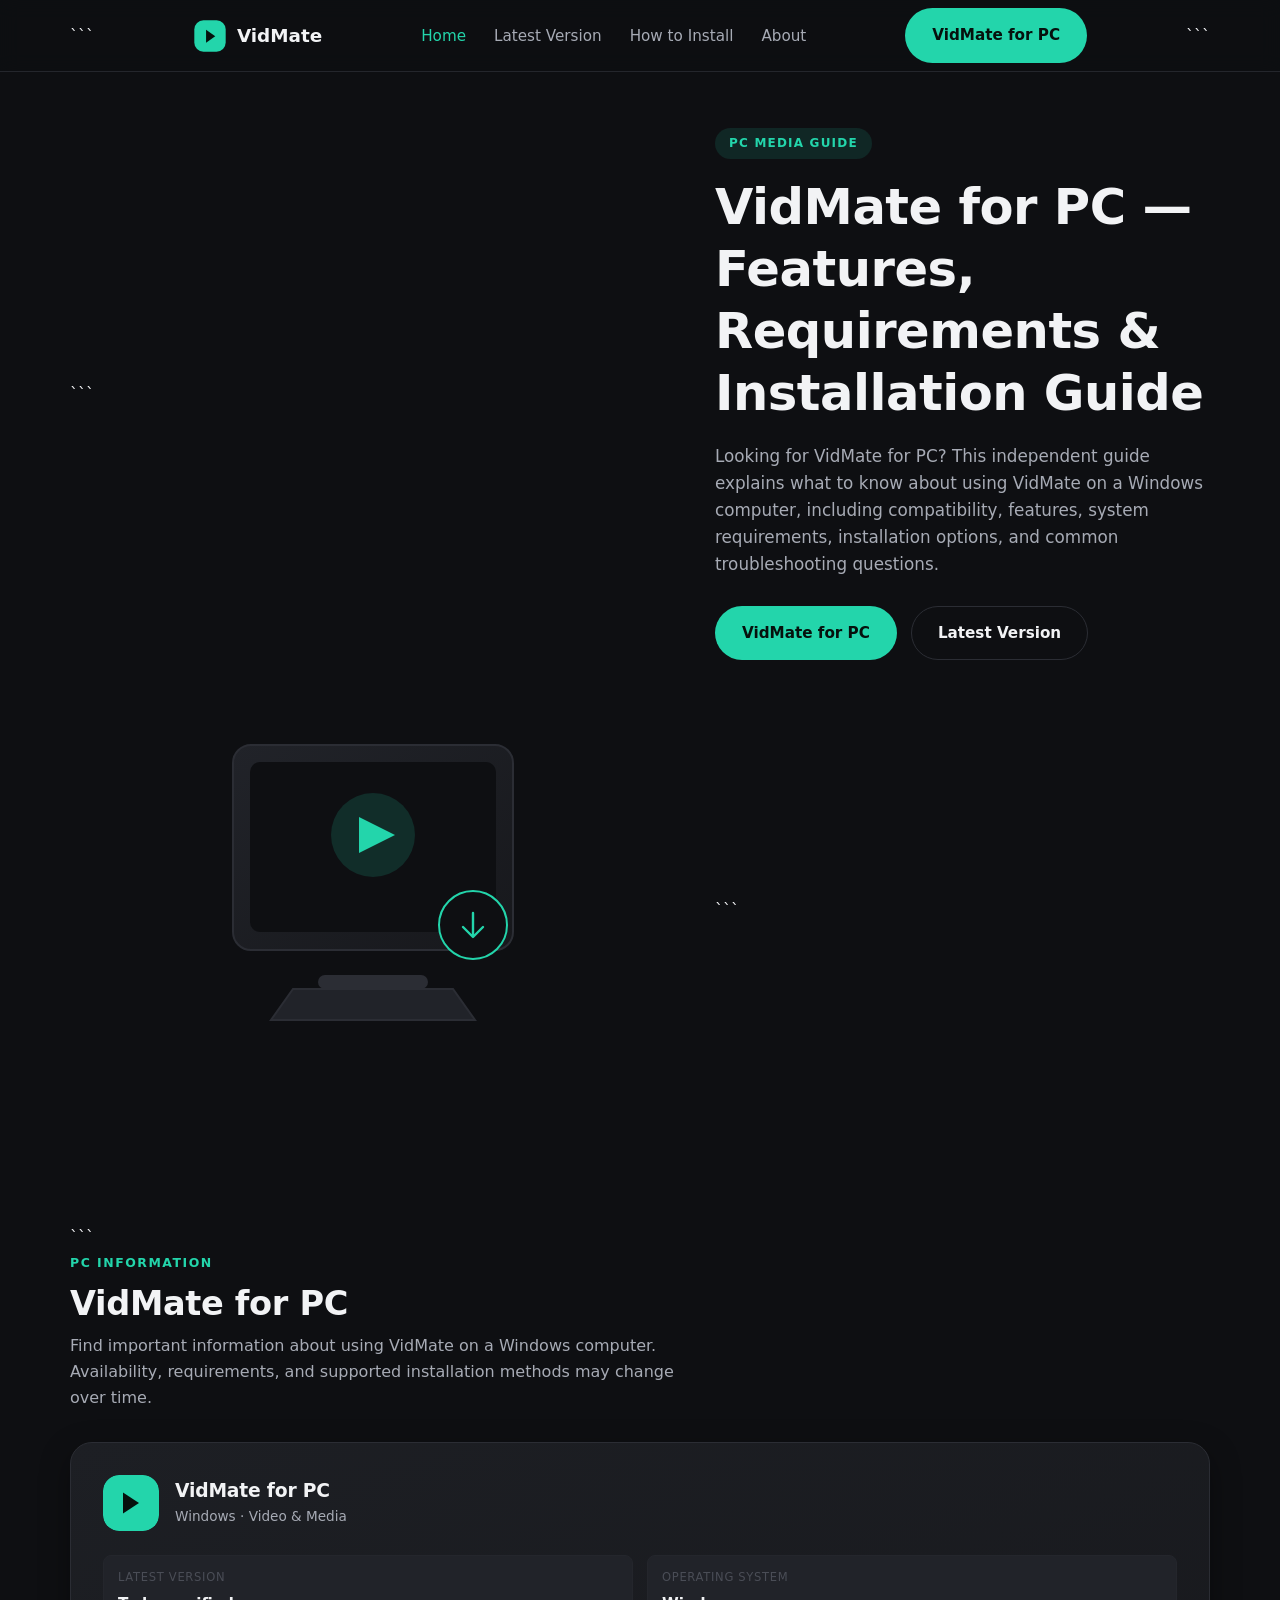
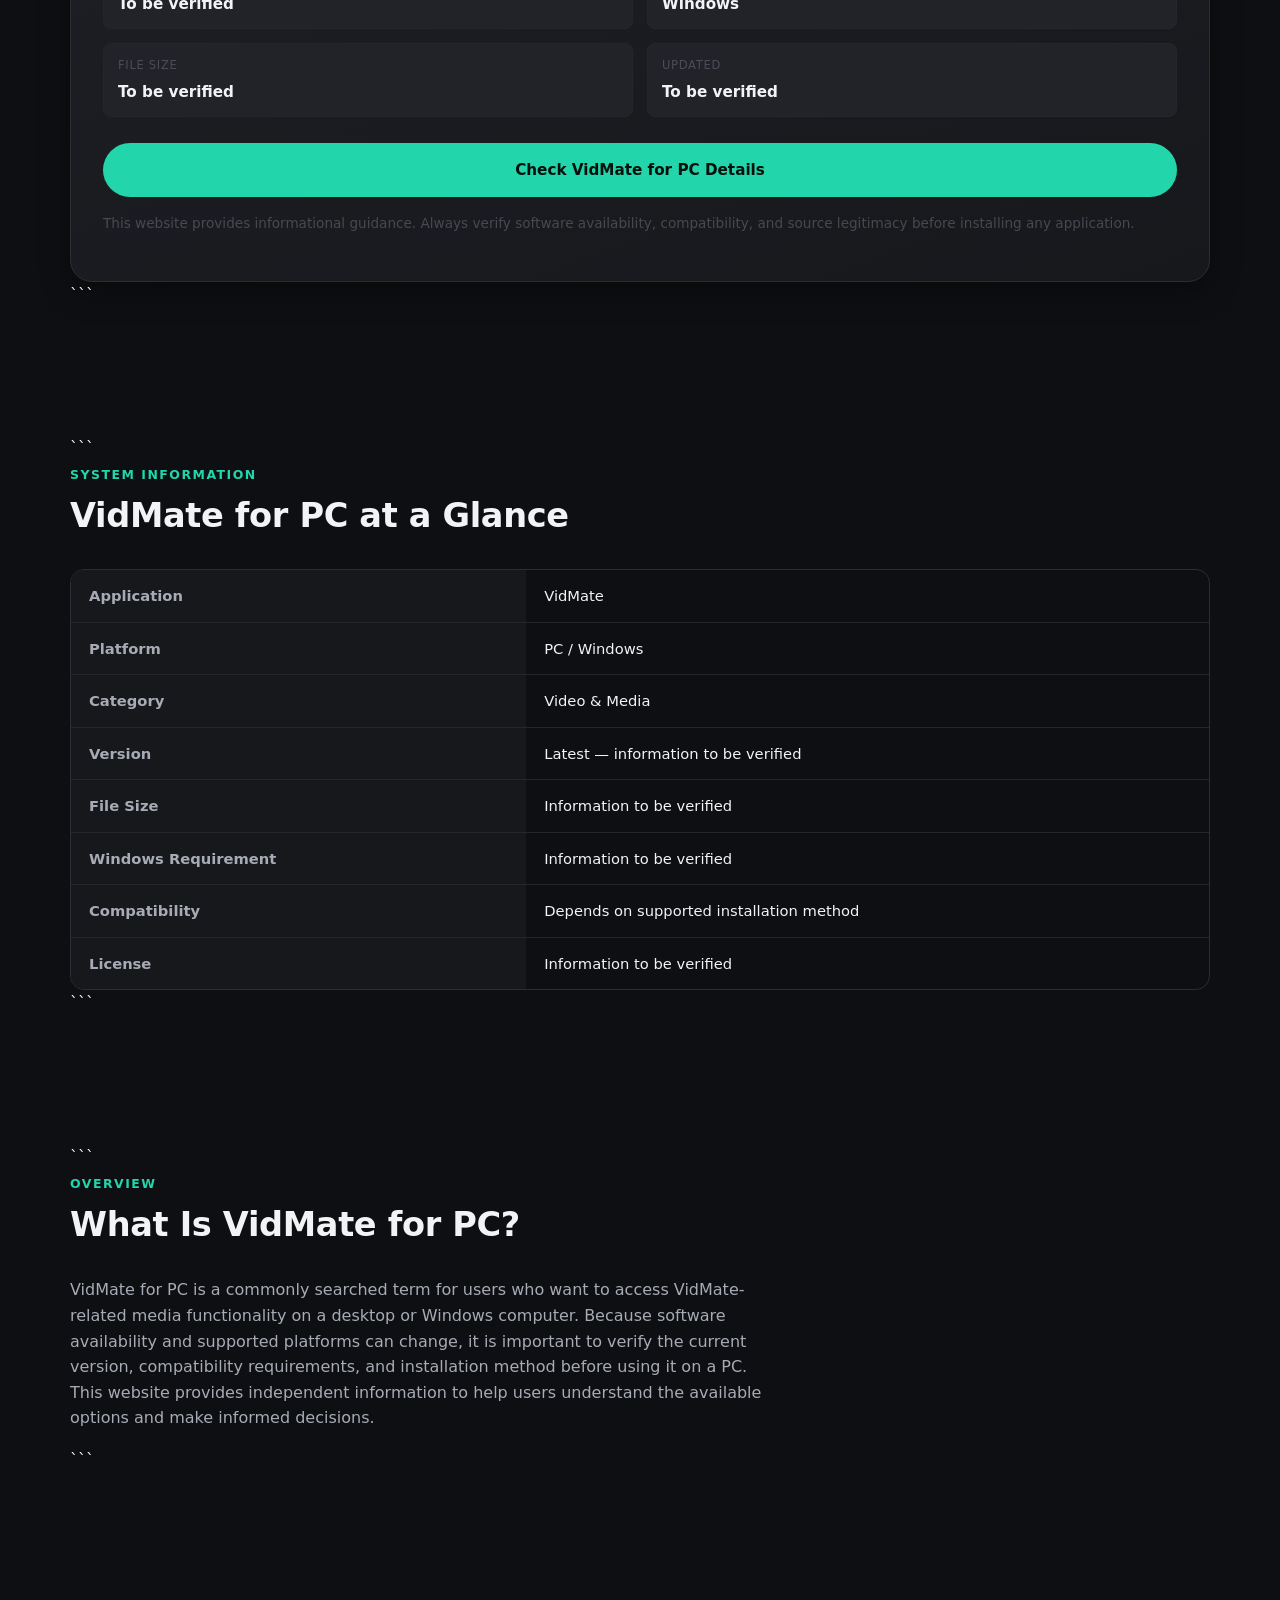
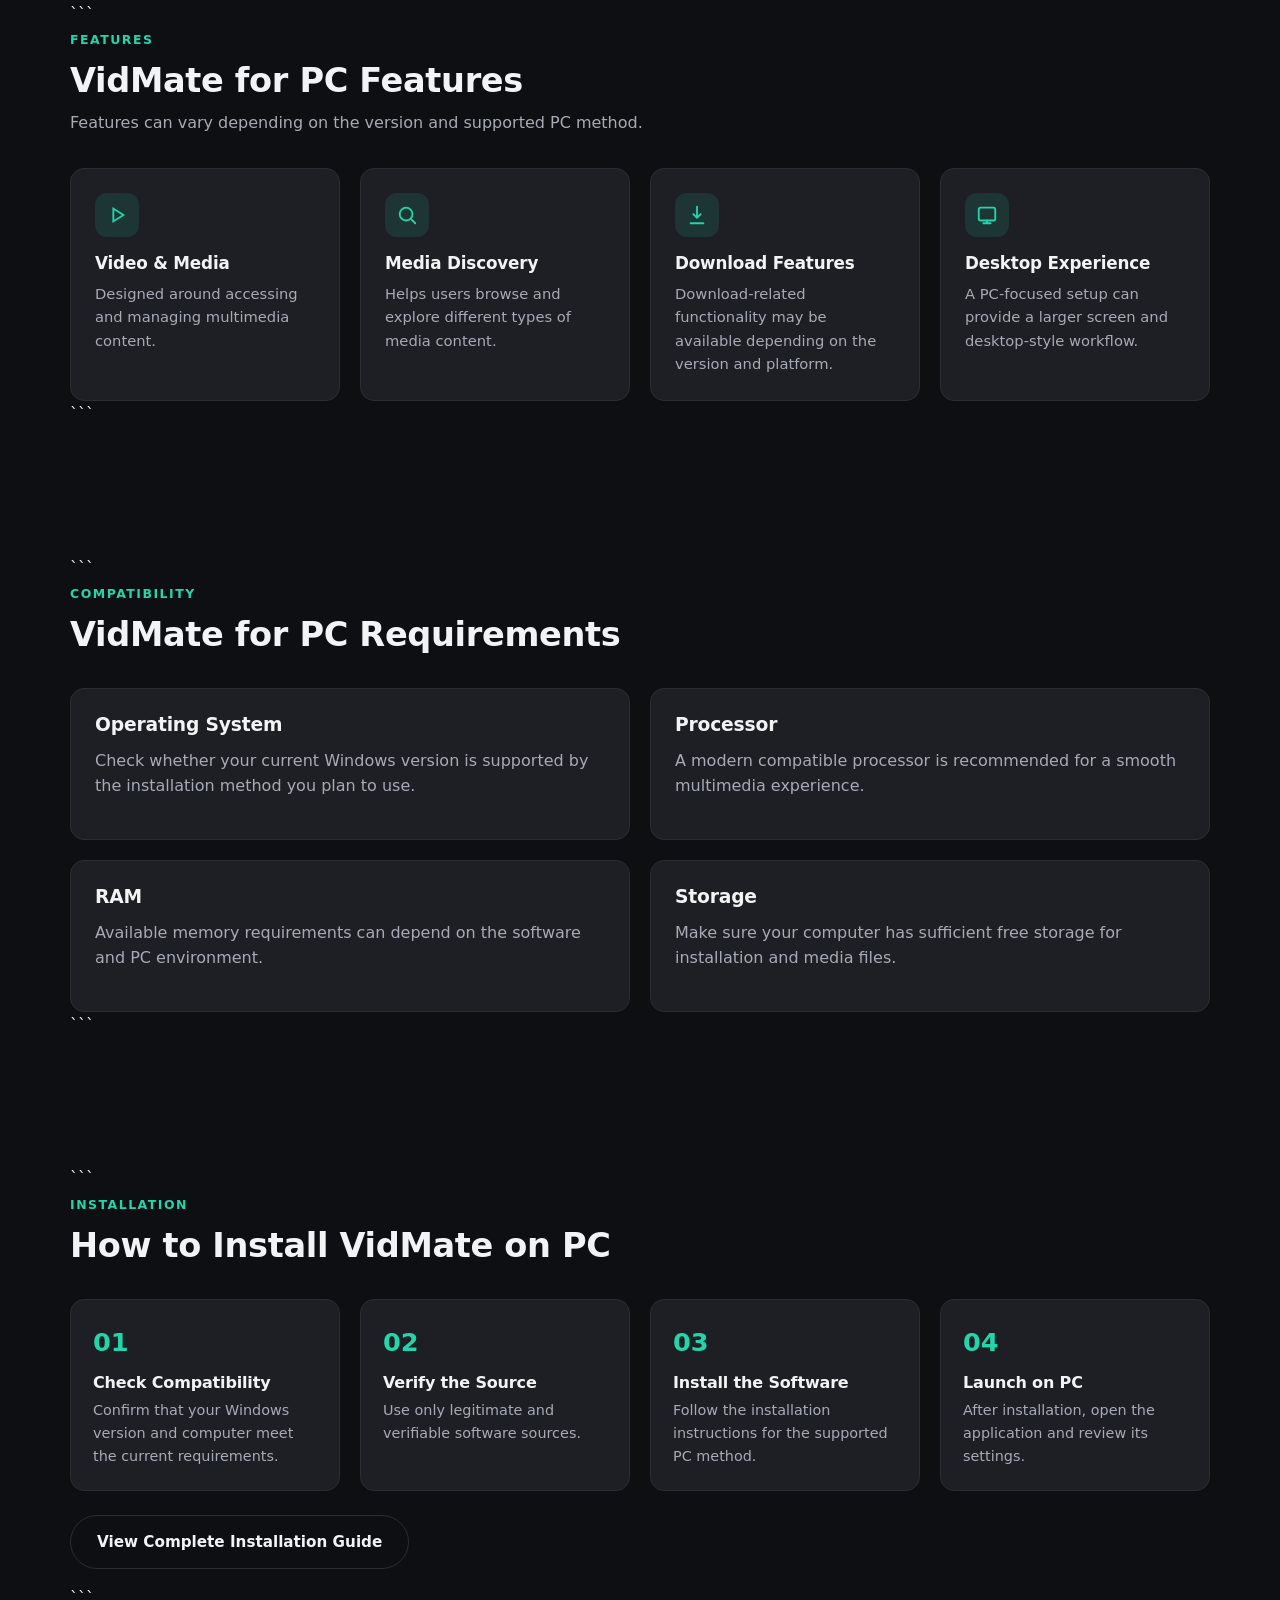
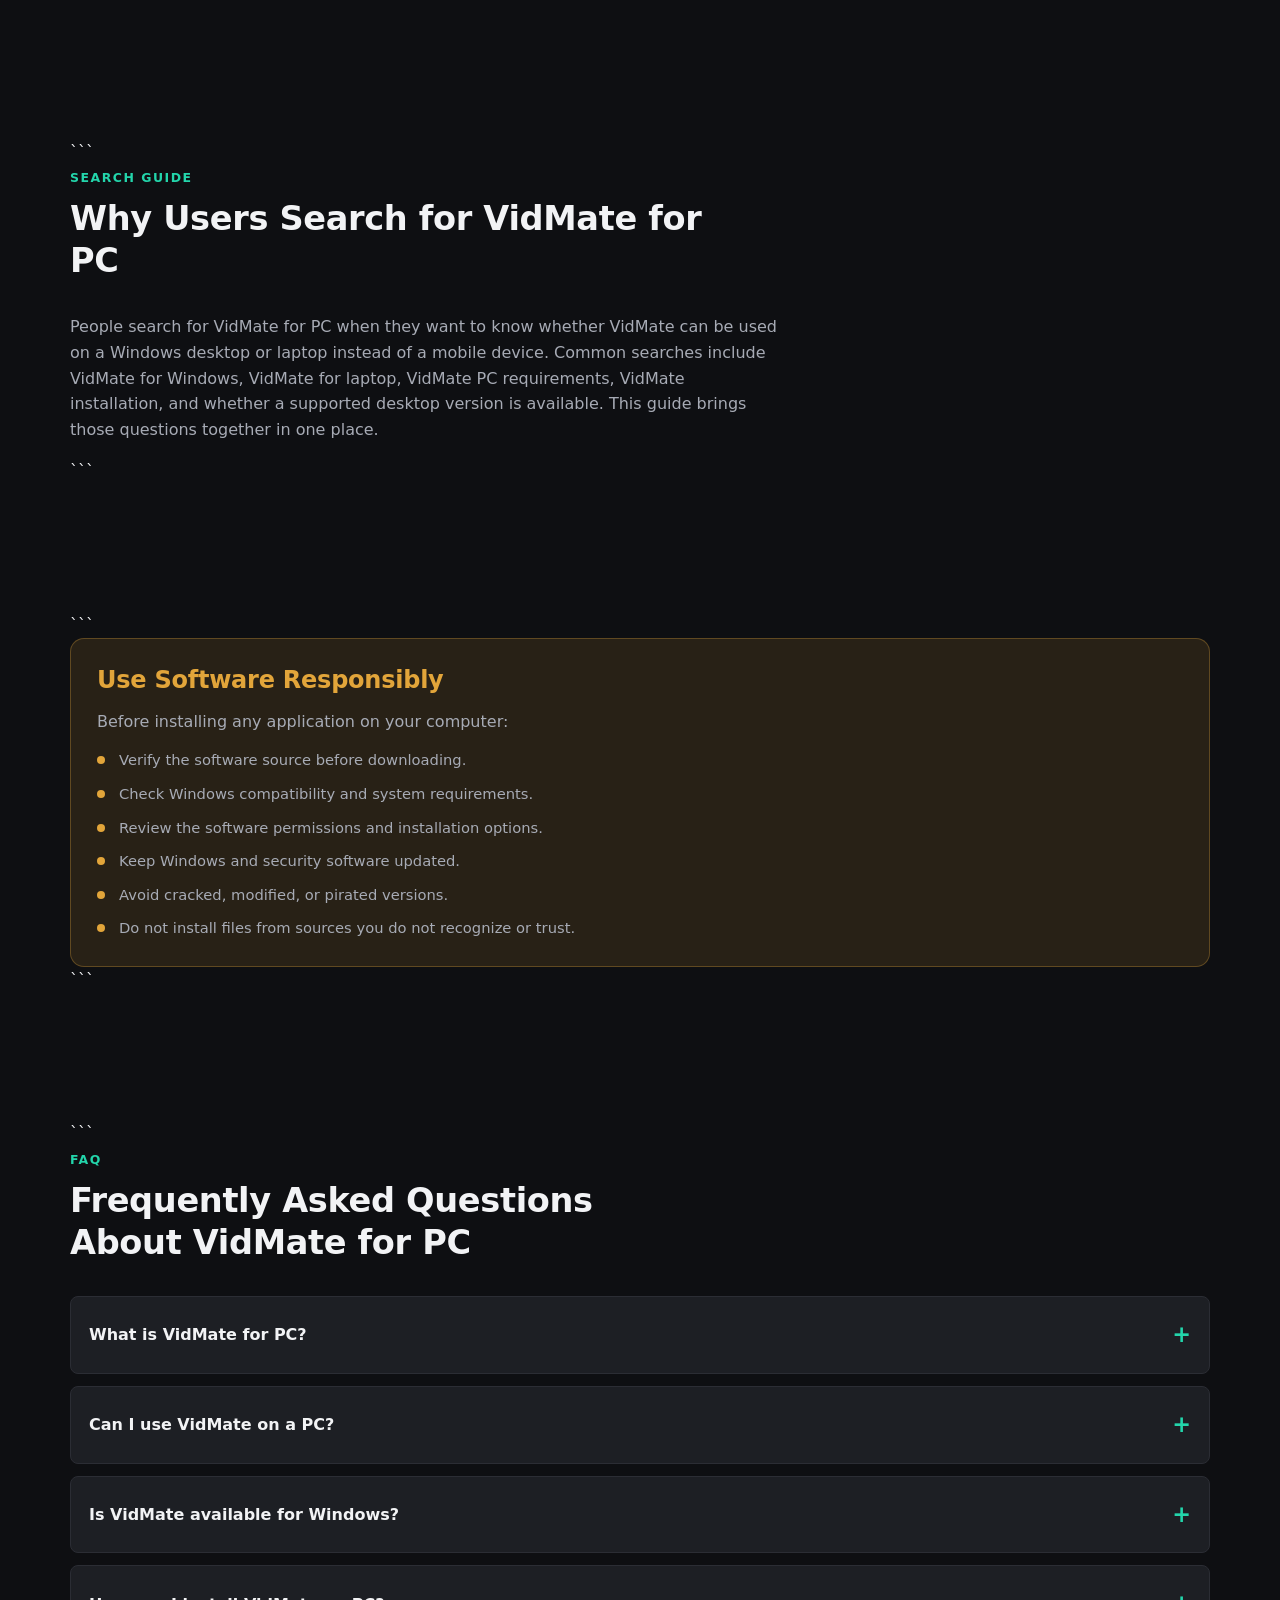
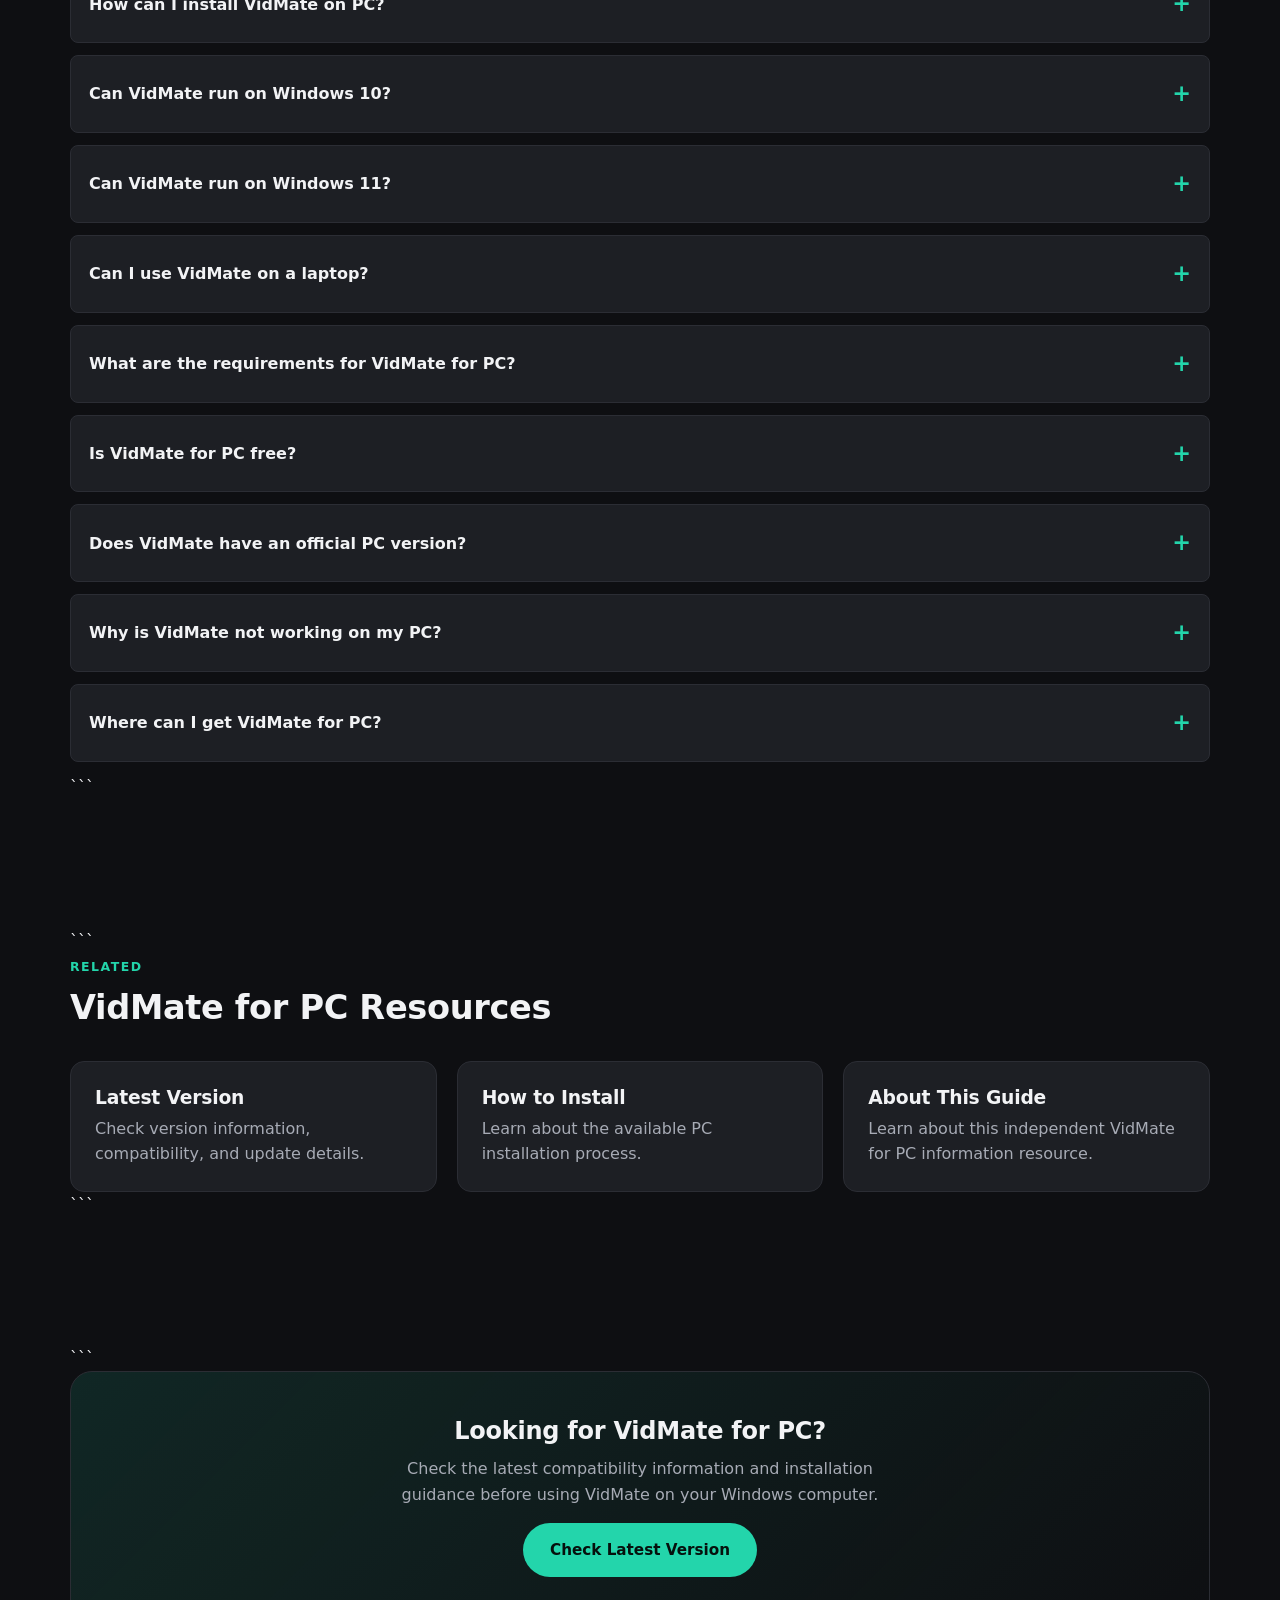
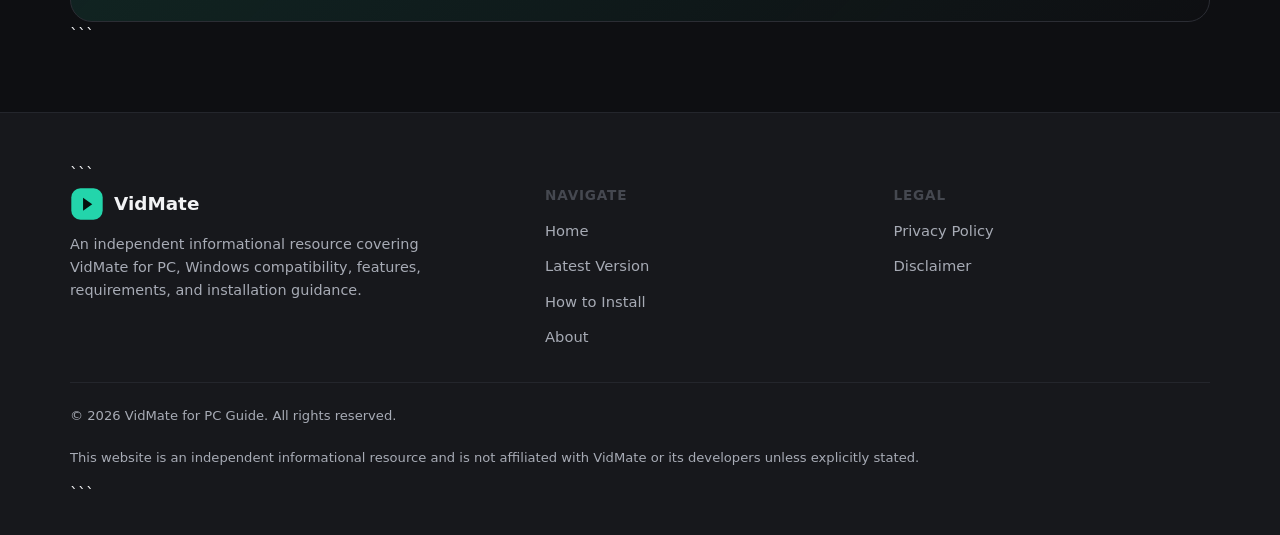
==== index.html @ ad55a333 "Initial commit" ====
<!DOCTYPE html>

<html lang="en">
<head>
<meta charset="UTF-8">
<meta name="viewport" content="width=device-width, initial-scale=1.0">

<title>VidMate for PC — Features, Requirements &amp; Installation Guide</title>
<meta name="description" content="Learn about VidMate for PC, including features, Windows compatibility, requirements, installation options, and answers to common questions.">

<link rel="canonical" href="https://YOURDOMAIN.com/">
<meta name="robots" content="index, follow">

<meta property="og:type" content="website">
<meta property="og:title" content="VidMate for PC — Features, Requirements &amp; Installation Guide">
<meta property="og:description" content="Independent guide to VidMate for PC covering features, Windows compatibility, requirements, installation options, and common questions.">
<meta property="og:url" content="https://YOURDOMAIN.com/">
<meta property="og:image" content="https://YOURDOMAIN.com/assets/og-image.svg">
<meta name="twitter:card" content="summary_large_image">

<link rel="icon" type="image/svg+xml" href="assets/favicon.svg">
<link rel="stylesheet" href="style.css">

<script type="application/ld+json">
{
  "@context": "https://schema.org",
  "@type": "WebSite",
  "name": "VidMate for PC Guide",
  "url": "https://YOURDOMAIN.com/",
  "description": "Independent informational resource about VidMate for PC, including features, requirements, compatibility, and installation guidance."
}
</script>

<script type="application/ld+json">
{
  "@context": "https://schema.org",
  "@type": "FAQPage",
  "mainEntity": [
    {
      "@type": "Question",
      "name": "What is VidMate for PC?",
      "acceptedAnswer": {
        "@type": "Answer",
        "text": "VidMate for PC refers to using VidMate-related functionality on a desktop or Windows computer. Availability and supported installation methods can vary, so users should verify the current official information before installing anything."
      }
    },
    {
      "@type": "Question",
      "name": "Can I use VidMate on a PC?",
      "acceptedAnswer": {
        "@type": "Answer",
        "text": "PC compatibility depends on the currently available version and supported installation method. Users should verify whether a compatible Windows version or supported method is currently available."
      }
    },
    {
      "@type": "Question",
      "name": "Is VidMate available for Windows?",
      "acceptedAnswer": {
        "@type": "Answer",
        "text": "Windows availability can change over time. Check current information from legitimate and verifiable sources before attempting to install VidMate on a Windows PC."
      }
    },
    {
      "@type": "Question",
      "name": "How can I install VidMate on PC?",
      "acceptedAnswer": {
        "@type": "Answer",
        "text": "Installation depends on the version and supported PC method available at the time. Check the system requirements first and use only legitimate, verifiable software sources."
      }
    },
    {
      "@type": "Question",
      "name": "What are the requirements for VidMate on PC?",
      "acceptedAnswer": {
        "@type": "Answer",
        "text": "Requirements depend on the software version and installation method. Users should check the latest verified Windows compatibility information before installation."
      }
    },
    {
      "@type": "Question",
      "name": "Is VidMate for PC free?",
      "acceptedAnswer": {
        "@type": "Answer",
        "text": "Pricing and licensing information can change. Always verify current details from a legitimate source before installing or using software."
      }
    },
    {
      "@type": "Question",
      "name": "Can VidMate run on Windows 10?",
      "acceptedAnswer": {
        "@type": "Answer",
        "text": "Compatibility with Windows 10 depends on the version and installation method. Check the current verified requirements before installation."
      }
    },
    {
      "@type": "Question",
      "name": "Can VidMate run on Windows 11?",
      "acceptedAnswer": {
        "@type": "Answer",
        "text": "Windows 11 compatibility depends on the available version and supported installation method. Verify current requirements before installing."
      }
    },
    {
      "@type": "Question",
      "name": "Does VidMate have an official PC version?",
      "acceptedAnswer": {
        "@type": "Answer",
        "text": "The availability of an official PC version should be confirmed through current information from VidMate's legitimate sources. This website does not claim affiliation with VidMate or its developers."
      }
    },
    {
      "@type": "Question",
      "name": "Can I use VidMate on a laptop?",
      "acceptedAnswer": {
        "@type": "Answer",
        "text": "A laptop may be able to run VidMate-related software if the currently supported PC method meets its operating system and hardware requirements."
      }
    },
    {
      "@type": "Question",
      "name": "Why is VidMate not working on my PC?",
      "acceptedAnswer": {
        "@type": "Answer",
        "text": "Possible causes include an unsupported Windows version, incompatible installation method, missing system components, insufficient resources, or an outdated version."
      }
    },
    {
      "@type": "Question",
      "name": "Where can I get VidMate for PC?",
      "acceptedAnswer": {
        "@type": "Answer",
        "text": "Users should obtain software only from legitimate and verifiable sources. This website does not host or link to unofficial, cracked, modified, or pirated software."
      }
    }
  ]
}
</script>

</head>

<body>

<a class="skip-link" href="#main-content">Skip to main content</a>

<header class="site-header">
  <div class="container">

```
<a class="brand" href="index.html" aria-label="VidMate for PC Guide home">
  <svg viewBox="0 0 52 52" aria-hidden="true">
    <rect x="2" y="2" width="48" height="48" rx="14" fill="#23d5ab"/>
    <path d="M20 16.5 L34 26.5 L20 36.5 Z" fill="#06110d"/>
  </svg>
  VidMate
</a>

<nav class="main-nav" aria-label="Primary">
  <ul>
    <li><a href="index.html" aria-current="page">Home</a></li>
    <li><a href="latest-version.html">Latest Version</a></li>
    <li><a href="how-to-install.html">How to Install</a></li>
    <li><a href="about.html">About</a></li>
  </ul>
</nav>

<div class="header-actions">
  <a class="btn btn-primary" href="#download">VidMate for PC</a>

  <button class="nav-toggle"
          type="button"
          aria-label="Open menu"
          aria-expanded="false"
          aria-controls="mobile-nav">

    <svg viewBox="0 0 24 24"
         fill="none"
         stroke="currentColor"
         stroke-width="2"
         aria-hidden="true">

      <path d="M4 6h16M4 12h16M4 18h16"
            stroke-linecap="round"/>
    </svg>

  </button>
</div>
```

  </div>

  <nav class="mobile-nav" id="mobile-nav" aria-label="Mobile">

```
<ul>
  <li><a href="index.html">Home</a></li>
  <li><a href="latest-version.html">Latest Version</a></li>
  <li><a href="how-to-install.html">How to Install</a></li>
  <li><a href="about.html">About</a></li>
  <li><a href="privacy.html">Privacy Policy</a></li>
  <li><a href="disclaimer.html">Disclaimer</a></li>
</ul>

<a class="btn btn-primary btn-block" href="#download">
  VidMate for PC
</a>
```

  </nav>

</header>

<main id="main-content">

<!-- HERO -->

<section class="hero">

  <div class="container">

```
<div class="hero-copy">

  <span class="hero-label">PC Media Guide</span>

  <h1>VidMate for PC — Features, Requirements &amp; Installation Guide</h1>

  <p class="hero-lead">
    Looking for VidMate for PC? This independent guide explains what to know about using VidMate on a Windows computer, including compatibility, features, system requirements, installation options, and common troubleshooting questions.
  </p>

  <div class="hero-actions">

    <a class="btn btn-primary" href="#download">
      VidMate for PC
    </a>

    <a class="btn btn-secondary" href="latest-version.html">
      Latest Version
    </a>

  </div>

</div>

<div class="hero-visual">

  <svg viewBox="0 0 360 420" aria-hidden="true">

    <defs>

      <linearGradient id="pcGrad"
                      x1="0"
                      y1="0"
                      x2="1"
                      y2="1">

        <stop offset="0" stop-color="#212329"/>
        <stop offset="1" stop-color="#17181c"/>

      </linearGradient>

    </defs>

    <rect x="40"
          y="45"
          width="280"
          height="205"
          rx="18"
          fill="url(#pcGrad)"
          stroke="#2b2d34"
          stroke-width="2"/>

    <rect x="57"
          y="62"
          width="246"
          height="170"
          rx="10"
          fill="#0e0f12"/>

    <circle cx="180"
            cy="135"
            r="42"
            fill="#23d5ab"
            opacity="0.15"/>

    <path d="M166 117 L202 135 L166 153 Z"
          fill="#23d5ab"/>

    <rect x="125"
          y="275"
          width="110"
          height="14"
          rx="7"
          fill="#2b2d34"/>

    <path d="M100 289 H260 L282 320 H78 Z"
          fill="#212329"
          stroke="#2b2d34"
          stroke-width="2"/>

    <g transform="translate(280 225)">

      <circle cx="0"
              cy="0"
              r="34"
              fill="#0e0f12"
              stroke="#23d5ab"
              stroke-width="2"/>

      <path d="M0 -12 L0 10 M-10 2 L0 12 L10 2"
            stroke="#23d5ab"
            stroke-width="2.4"
            fill="none"
            stroke-linecap="round"
            stroke-linejoin="round"/>

    </g>

  </svg>

</div>
```

  </div>

</section>

<!-- PC INFORMATION -->

<section id="download">

  <div class="container">

```
<div class="section-heading">

  <span class="eyebrow">PC Information</span>

  <h2>VidMate for PC</h2>

  <p>
    Find important information about using VidMate on a Windows computer. Availability, requirements, and supported installation methods may change over time.
  </p>

</div>

<div class="download-panel">

  <div class="download-panel-header">

    <svg class="app-icon"
         viewBox="0 0 56 56"
         aria-hidden="true">

      <rect width="56"
            height="56"
            rx="16"
            fill="#23d5ab"/>

      <path d="M20 17.5 L36 28 L20 38.5 Z"
            fill="#06110d"/>

    </svg>

    <div>

      <h3>VidMate for PC</h3>

      <p style="margin:0; font-size:0.85rem;">
        Windows &middot; Video &amp; Media
      </p>

    </div>

  </div>

  <div class="download-meta">

    <div>
      <span>Latest Version</span>
      <strong>To be verified</strong>
    </div>

    <div>
      <span>Operating System</span>
      <strong>Windows</strong>
    </div>

    <div>
      <span>File Size</span>
      <strong>To be verified</strong>
    </div>

    <div>
      <span>Updated</span>
      <strong>To be verified</strong>
    </div>

  </div>

  <a class="btn btn-primary btn-block"
     href="latest-version.html">
    Check VidMate for PC Details
  </a>

  <p class="download-note">
    This website provides informational guidance. Always verify software availability, compatibility, and source legitimacy before installing any application.
  </p>

</div>
```

  </div>

</section>

<!-- PC INFORMATION TABLE -->

<section>

  <div class="container">

```
<div class="section-heading">

  <span class="eyebrow">System Information</span>

  <h2>VidMate for PC at a Glance</h2>

</div>

<div class="info-table-wrap">

  <table class="info-table">

    <tbody>

      <tr>
        <th scope="row">Application</th>
        <td>VidMate</td>
      </tr>

      <tr>
        <th scope="row">Platform</th>
        <td>PC / Windows</td>
      </tr>

      <tr>
        <th scope="row">Category</th>
        <td>Video &amp; Media</td>
      </tr>

      <tr>
        <th scope="row">Version</th>
        <td>Latest — information to be verified</td>
      </tr>

      <tr>
        <th scope="row">File Size</th>
        <td>Information to be verified</td>
      </tr>

      <tr>
        <th scope="row">Windows Requirement</th>
        <td>Information to be verified</td>
      </tr>

      <tr>
        <th scope="row">Compatibility</th>
        <td>Depends on supported installation method</td>
      </tr>

      <tr>
        <th scope="row">License</th>
        <td>Information to be verified</td>
      </tr>

    </tbody>

  </table>

</div>
```

  </div>

</section>

<!-- OVERVIEW -->

<section>

  <div class="container">

```
<div class="section-heading">

  <span class="eyebrow">Overview</span>

  <h2>What Is VidMate for PC?</h2>

</div>

<p style="max-width:70ch;">
  VidMate for PC is a commonly searched term for users who want to access VidMate-related media functionality on a desktop or Windows computer. Because software availability and supported platforms can change, it is important to verify the current version, compatibility requirements, and installation method before using it on a PC. This website provides independent information to help users understand the available options and make informed decisions.
</p>
```

  </div>

</section>

<!-- FEATURES -->

<section>

  <div class="container">

```
<div class="section-heading">

  <span class="eyebrow">Features</span>

  <h2>VidMate for PC Features</h2>

  <p>
    Features can vary depending on the version and supported PC method.
  </p>

</div>

<div class="grid grid-4">

  <div class="card feature-card">

    <div class="icon">

      <svg viewBox="0 0 24 24"
           fill="none"
           stroke="currentColor"
           stroke-width="2"
           aria-hidden="true">

        <path d="M8 5v14l11-7z"/>

      </svg>

    </div>

    <h3>Video &amp; Media</h3>

    <p>
      Designed around accessing and managing multimedia content.
    </p>

  </div>


  <div class="card feature-card">

    <div class="icon">

      <svg viewBox="0 0 24 24"
           fill="none"
           stroke="currentColor"
           stroke-width="2"
           aria-hidden="true">

        <circle cx="11"
                cy="11"
                r="7"/>

        <path d="M21 21l-4.3-4.3"
              stroke-linecap="round"/>

      </svg>

    </div>

    <h3>Media Discovery</h3>

    <p>
      Helps users browse and explore different types of media content.
    </p>

  </div>


  <div class="card feature-card">

    <div class="icon">

      <svg viewBox="0 0 24 24"
           fill="none"
           stroke="currentColor"
           stroke-width="2"
           aria-hidden="true">

        <path d="M12 3v12m0 0l-4-4m4 4l4-4M5 21h14"
              stroke-linecap="round"
              stroke-linejoin="round"/>

      </svg>

    </div>

    <h3>Download Features</h3>

    <p>
      Download-related functionality may be available depending on the version and platform.
    </p>

  </div>


  <div class="card feature-card">

    <div class="icon">

      <svg viewBox="0 0 24 24"
           fill="none"
           stroke="currentColor"
           stroke-width="2"
           aria-hidden="true">

        <rect x="3"
              y="4"
              width="18"
              height="14"
              rx="2"/>

        <path d="M8 21h8M12 18v3"
              stroke-linecap="round"/>

      </svg>

    </div>

    <h3>Desktop Experience</h3>

    <p>
      A PC-focused setup can provide a larger screen and desktop-style workflow.
    </p>

  </div>

</div>
```

  </div>

</section>

<!-- REQUIREMENTS -->

<section>

  <div class="container">

```
<div class="section-heading">

  <span class="eyebrow">Compatibility</span>

  <h2>VidMate for PC Requirements</h2>

</div>

<div class="grid grid-2">

  <div class="card">

    <h3>Operating System</h3>

    <p>
      Check whether your current Windows version is supported by the installation method you plan to use.
    </p>

  </div>

  <div class="card">

    <h3>Processor</h3>

    <p>
      A modern compatible processor is recommended for a smooth multimedia experience.
    </p>

  </div>

  <div class="card">

    <h3>RAM</h3>

    <p>
      Available memory requirements can depend on the software and PC environment.
    </p>

  </div>

  <div class="card">

    <h3>Storage</h3>

    <p>
      Make sure your computer has sufficient free storage for installation and media files.
    </p>

  </div>

</div>
```

  </div>

</section>

<!-- INSTALLATION PREVIEW -->

<section>

  <div class="container">

```
<div class="section-heading">

  <span class="eyebrow">Installation</span>

  <h2>How to Install VidMate on PC</h2>

</div>

<div class="steps-grid steps-4">

  <div class="step-card">

    <span class="step-number">01</span>

    <h3>Check Compatibility</h3>

    <p>
      Confirm that your Windows version and computer meet the current requirements.
    </p>

  </div>

  <div class="step-card">

    <span class="step-number">02</span>

    <h3>Verify the Source</h3>

    <p>
      Use only legitimate and verifiable software sources.
    </p>

  </div>

  <div class="step-card">

    <span class="step-number">03</span>

    <h3>Install the Software</h3>

    <p>
      Follow the installation instructions for the supported PC method.
    </p>

  </div>

  <div class="step-card">

    <span class="step-number">04</span>

    <h3>Launch on PC</h3>

    <p>
      After installation, open the application and review its settings.
    </p>

  </div>

</div>

<p style="margin-top:24px;">

  <a class="btn btn-secondary"
     href="how-to-install.html">
    View Complete Installation Guide
  </a>

</p>
```

  </div>

</section>

<!-- WHY SEARCH -->

<section>

  <div class="container">

```
<div class="section-heading">

  <span class="eyebrow">Search Guide</span>

  <h2>Why Users Search for VidMate for PC</h2>

</div>

<p style="max-width:70ch;">
  People search for VidMate for PC when they want to know whether VidMate can be used on a Windows desktop or laptop instead of a mobile device. Common searches include VidMate for Windows, VidMate for laptop, VidMate PC requirements, VidMate installation, and whether a supported desktop version is available. This guide brings those questions together in one place.
</p>
```

  </div>

</section>

<!-- TRUST -->

<section>

  <div class="container">

```
<div class="trust-box">

  <h2>Use Software Responsibly</h2>

  <p style="margin:0;">
    Before installing any application on your computer:
  </p>

  <ul>

    <li>Verify the software source before downloading.</li>

    <li>Check Windows compatibility and system requirements.</li>

    <li>Review the software permissions and installation options.</li>

    <li>Keep Windows and security software updated.</li>

    <li>Avoid cracked, modified, or pirated versions.</li>

    <li>Do not install files from sources you do not recognize or trust.</li>

  </ul>

</div>
```

  </div>

</section>

<!-- FAQ -->

<section>

  <div class="container">

```
<div class="section-heading">

  <span class="eyebrow">FAQ</span>

  <h2>Frequently Asked Questions About VidMate for PC</h2>

</div>

<div class="faq-list">

  <details>

    <summary>What is VidMate for PC?</summary>

    <p class="faq-answer">
      VidMate for PC refers to using VidMate-related functionality on a desktop or Windows computer. Availability and supported installation methods can vary.
    </p>

  </details>


  <details>

    <summary>Can I use VidMate on a PC?</summary>

    <p class="faq-answer">
      PC compatibility depends on the currently available version and supported installation method. Verify the current requirements before installation.
    </p>

  </details>


  <details>

    <summary>Is VidMate available for Windows?</summary>

    <p class="faq-answer">
      Windows availability can change over time. Confirm current information from legitimate and verifiable sources.
    </p>

  </details>


  <details>

    <summary>How can I install VidMate on PC?</summary>

    <p class="faq-answer">
      Installation depends on the available PC method. Check compatibility first and follow instructions from a legitimate source.
    </p>

  </details>


  <details>

    <summary>Can VidMate run on Windows 10?</summary>

    <p class="faq-answer">
      Compatibility depends on the version and supported installation method. Check the latest verified requirements.
    </p>

  </details>


  <details>

    <summary>Can VidMate run on Windows 11?</summary>

    <p class="faq-answer">
      Windows 11 compatibility depends on the available version and supported method. Verify requirements before installing.
    </p>

  </details>


  <details>

    <summary>Can I use VidMate on a laptop?</summary>

    <p class="faq-answer">
      A laptop may be able to run VidMate-related software if its operating system and hardware meet the supported requirements.
    </p>

  </details>


  <details>

    <summary>What are the requirements for VidMate for PC?</summary>

    <p class="faq-answer">
      Requirements depend on the software version and installation method. Check current verified Windows compatibility information.
    </p>

  </details>


  <details>

    <summary>Is VidMate for PC free?</summary>

    <p class="faq-answer">
      Pricing and licensing information can change. Verify current details from a legitimate source.
    </p>

  </details>


  <details>

    <summary>Does VidMate have an official PC version?</summary>

    <p class="faq-answer">
      Official PC availability should be confirmed through current information from VidMate's legitimate sources.
    </p>

  </details>


  <details>

    <summary>Why is VidMate not working on my PC?</summary>

    <p class="faq-answer">
      Possible causes include an unsupported Windows version, incompatible installation method, missing system components, insufficient resources, or an outdated version.
    </p>

  </details>


  <details>

    <summary>Where can I get VidMate for PC?</summary>

    <p class="faq-answer">
      Obtain software only from legitimate and verifiable sources. This website does not host or link to unofficial, cracked, modified, or pirated software.
    </p>

  </details>

</div>
```

  </div>

</section>

<!-- RELATED -->

<section>

  <div class="container">

```
<div class="section-heading">

  <span class="eyebrow">Related</span>

  <h2>VidMate for PC Resources</h2>

</div>

<div class="grid grid-3">

  <a class="card" href="latest-version.html">

    <h3 style="margin-bottom:6px;">
      Latest Version
    </h3>

    <p style="margin:0;">
      Check version information, compatibility, and update details.
    </p>

  </a>


  <a class="card" href="how-to-install.html">

    <h3 style="margin-bottom:6px;">
      How to Install
    </h3>

    <p style="margin:0;">
      Learn about the available PC installation process.
    </p>

  </a>


  <a class="card" href="about.html">

    <h3 style="margin-bottom:6px;">
      About This Guide
    </h3>

    <p style="margin:0;">
      Learn about this independent VidMate for PC information resource.
    </p>

  </a>

</div>
```

  </div>

</section>

<!-- FINAL CTA -->

<section>

  <div class="container">

```
<div class="cta-banner">

  <h2>Looking for VidMate for PC?</h2>

  <p style="max-width:50ch; margin:0 auto;">
    Check the latest compatibility information and installation guidance before using VidMate on your Windows computer.
  </p>

  <a class="btn btn-primary"
     href="latest-version.html">
    Check Latest Version
  </a>

</div>
```

  </div>

</section>

</main>

<footer class="site-footer">

  <div class="container">

```
<div class="footer-grid">

  <div class="footer-brand">

    <a class="brand" href="index.html">

      <svg viewBox="0 0 52 52" aria-hidden="true">

        <rect x="2"
              y="2"
              width="48"
              height="48"
              rx="14"
              fill="#23d5ab"/>

        <path d="M20 16.5 L34 26.5 L20 36.5 Z"
              fill="#06110d"/>

      </svg>

      VidMate

    </a>

    <p>
      An independent informational resource covering VidMate for PC, Windows compatibility, features, requirements, and installation guidance.
    </p>

  </div>


  <div class="footer-col">

    <h4>Navigate</h4>

    <ul>

      <li>
        <a href="index.html">Home</a>
      </li>

      <li>
        <a href="latest-version.html">Latest Version</a>
      </li>

      <li>
        <a href="how-to-install.html">How to Install</a>
      </li>

      <li>
        <a href="about.html">About</a>
      </li>

    </ul>

  </div>


  <div class="footer-col">

    <h4>Legal</h4>

    <ul>

      <li>
        <a href="privacy.html">Privacy Policy</a>
      </li>

      <li>
        <a href="disclaimer.html">Disclaimer</a>
      </li>

    </ul>

  </div>

</div>


<div class="footer-bottom">

  <p>
    © 2026 VidMate for PC Guide. All rights reserved.
  </p>

  <p>
    This website is an independent informational resource and is not affiliated with VidMate or its developers unless explicitly stated.
  </p>

</div>
```

  </div>

</footer>

<script src="script.js"></script>

</body>
</html>
---- style.css ----
/* =========================================================
   VidMate Guide — style.css
   Vanilla CSS, no framework. Mobile-first, CSS variables.
   ========================================================= */

:root {
  /* Palette */
  --color-bg: #0e0f12;
  --color-bg-alt: #17181c;
  --color-bg-elevated: #1d1f24;
  --color-surface: #212329;
  --color-border: #2b2d34;
  --color-border-soft: #24262c;

  --color-text: #f2f3f5;
  --color-text-muted: #a7abb5;
  --color-text-faint: #74788380;

  --color-accent: #23d5ab;       /* media-inspired teal-green */
  --color-accent-strong: #1bb992;
  --color-accent-soft: rgba(35, 213, 171, 0.12);
  --color-amber: #e2a53a;
  --color-amber-soft: rgba(226, 165, 58, 0.12);

  --color-white: #ffffff;

  /* Type */
  --font-body: Inter, ui-sans-serif, system-ui, -apple-system,
    BlinkMacSystemFont, "Segoe UI", sans-serif;

  /* Layout */
  --max-width: 1180px;
  --radius-sm: 8px;
  --radius-md: 14px;
  --radius-lg: 22px;
  --shadow-card: 0 10px 30px rgba(0, 0, 0, 0.35);
  --shadow-soft: 0 4px 14px rgba(0, 0, 0, 0.25);

  --header-height: 72px;
}

/* =========================
   Reset
   ========================= */
*,
*::before,
*::after {
  box-sizing: border-box;
}

html {
  scroll-behavior: smooth;
}

body {
  margin: 0;
  font-family: var(--font-body);
  background: var(--color-bg);
  color: var(--color-text);
  line-height: 1.6;
  -webkit-font-smoothing: antialiased;
  overflow-x: hidden;
}

img,
svg {
  max-width: 100%;
  display: block;
}

a {
  color: inherit;
  text-decoration: none;
}

ul {
  list-style: none;
  margin: 0;
  padding: 0;
}

button {
  font-family: inherit;
  cursor: pointer;
}

h1, h2, h3, h4 {
  line-height: 1.25;
  margin: 0 0 0.6em;
  font-weight: 700;
  letter-spacing: -0.01em;
}

p {
  margin: 0 0 1em;
  color: var(--color-text-muted);
}

.container {
  width: 100%;
  max-width: var(--max-width);
  margin: 0 auto;
  padding: 0 20px;
}

section {
  padding: 64px 0;
}

.section-heading {
  max-width: 640px;
  margin: 0 0 32px;
}

.section-heading .eyebrow {
  display: inline-block;
  color: var(--color-accent);
  font-size: 0.78rem;
  font-weight: 700;
  letter-spacing: 0.12em;
  text-transform: uppercase;
  margin-bottom: 10px;
}

.section-heading h2 {
  font-size: clamp(1.6rem, 3vw, 2.1rem);
  margin-bottom: 8px;
}

.section-heading p {
  margin: 0;
}

/* Focus visibility for accessibility */
a:focus-visible,
button:focus-visible,
summary:focus-visible,
input:focus-visible {
  outline: 2px solid var(--color-accent);
  outline-offset: 3px;
  border-radius: 4px;
}

/* =========================
   Buttons
   ========================= */
.btn {
  display: inline-flex;
  align-items: center;
  justify-content: center;
  gap: 8px;
  padding: 14px 26px;
  border-radius: 999px;
  font-weight: 600;
  font-size: 0.95rem;
  border: 1px solid transparent;
  transition: transform 0.15s ease, background 0.15s ease, border-color 0.15s ease;
  white-space: nowrap;
}

.btn:hover {
  transform: translateY(-1px);
}

.btn-primary {
  background: var(--color-accent);
  color: #06110d;
}

.btn-primary:hover {
  background: var(--color-accent-strong);
}

.btn-secondary {
  background: transparent;
  color: var(--color-text);
  border-color: var(--color-border);
}

.btn-secondary:hover {
  border-color: var(--color-accent);
  color: var(--color-accent);
}

.btn-block {
  width: 100%;
}

.btn[disabled] {
  opacity: 0.6;
  cursor: not-allowed;
}

/* =========================
   Header
   ========================= */
.site-header {
  position: sticky;
  top: 0;
  z-index: 100;
  height: var(--header-height);
  display: flex;
  align-items: center;
  background: rgba(14, 15, 18, 0.85);
  backdrop-filter: blur(10px);
  border-bottom: 1px solid var(--color-border-soft);
}

.site-header .container {
  display: flex;
  align-items: center;
  justify-content: space-between;
  gap: 16px;
}

.brand {
  display: flex;
  align-items: center;
  gap: 10px;
  font-weight: 800;
  font-size: 1.15rem;
  color: var(--color-text);
}

.brand svg {
  width: 34px;
  height: 34px;
  flex-shrink: 0;
}

.main-nav {
  display: none;
}

.main-nav ul {
  display: flex;
  align-items: center;
  gap: 28px;
}

.main-nav a {
  font-size: 0.95rem;
  font-weight: 500;
  color: var(--color-text-muted);
  transition: color 0.15s ease;
}

.main-nav a:hover,
.main-nav a[aria-current="page"] {
  color: var(--color-accent);
}

.header-actions {
  display: flex;
  align-items: center;
  gap: 10px;
}

.header-actions .btn {
  display: none;
}

.nav-toggle {
  display: flex;
  align-items: center;
  justify-content: center;
  width: 42px;
  height: 42px;
  background: var(--color-surface);
  border: 1px solid var(--color-border);
  border-radius: var(--radius-sm);
  color: var(--color-text);
}

.nav-toggle svg {
  width: 20px;
  height: 20px;
}

.mobile-nav {
  position: fixed;
  inset: var(--header-height) 0 0 0;
  background: var(--color-bg);
  z-index: 99;
  padding: 24px 20px;
  transform: translateY(-8px);
  opacity: 0;
  pointer-events: none;
  transition: opacity 0.18s ease, transform 0.18s ease;
  overflow-y: auto;
}

.mobile-nav.is-open {
  opacity: 1;
  transform: translateY(0);
  pointer-events: auto;
}

.mobile-nav ul {
  display: flex;
  flex-direction: column;
  gap: 4px;
}

.mobile-nav a {
  display: block;
  padding: 14px 6px;
  font-size: 1.05rem;
  font-weight: 600;
  border-bottom: 1px solid var(--color-border-soft);
  color: var(--color-text);
}

.mobile-nav .btn {
  margin-top: 20px;
}

@media (min-width: 900px) {
  .main-nav {
    display: block;
  }
  .header-actions .btn {
    display: inline-flex;
  }
  .nav-toggle {
    display: none;
  }
  .mobile-nav {
    display: none;
  }
}

/* =========================
   Breadcrumbs
   ========================= */
.breadcrumbs {
  padding: 18px 0 0;
}

.breadcrumbs ol {
  display: flex;
  flex-wrap: wrap;
  gap: 6px;
  list-style: none;
  padding: 0;
  margin: 0;
  font-size: 0.85rem;
  color: var(--color-text-faint);
}

.breadcrumbs a {
  color: var(--color-text-muted);
}

.breadcrumbs a:hover {
  color: var(--color-accent);
}

.breadcrumbs li:not(:last-child)::after {
  content: "/";
  margin-left: 6px;
  color: var(--color-text-faint);
}

/* =========================
   Hero
   ========================= */
.hero {
  padding: 56px 0 40px;
}

.hero .container {
  display: grid;
  gap: 40px;
  align-items: center;
}

.hero-label {
  display: inline-block;
  background: var(--color-accent-soft);
  color: var(--color-accent);
  font-size: 0.75rem;
  font-weight: 700;
  letter-spacing: 0.1em;
  text-transform: uppercase;
  padding: 6px 14px;
  border-radius: 999px;
  margin-bottom: 18px;
}

.hero h1 {
  font-size: clamp(2rem, 5vw, 3.1rem);
  margin-bottom: 18px;
}

.hero-lead {
  font-size: 1.05rem;
  max-width: 54ch;
  margin-bottom: 28px;
}

.hero-actions {
  display: flex;
  flex-wrap: wrap;
  gap: 14px;
}

.hero-visual {
  display: flex;
  justify-content: center;
}

.hero-visual svg {
  width: 100%;
  max-width: 360px;
  height: auto;
}

@media (min-width: 960px) {
  .hero .container {
    grid-template-columns: 1.1fr 0.9fr;
  }
}

/* =========================
   Download panel
   ========================= */
.download-panel {
  background: linear-gradient(160deg, var(--color-bg-elevated), var(--color-bg-alt));
  border: 1px solid var(--color-border);
  border-radius: var(--radius-lg);
  padding: 32px;
  box-shadow: var(--shadow-card);
}

.download-panel-header {
  display: flex;
  align-items: center;
  gap: 16px;
  margin-bottom: 24px;
}

.download-panel-header .app-icon {
  width: 56px;
  height: 56px;
  border-radius: 16px;
  flex-shrink: 0;
}

.download-panel-header h2,
.download-panel-header h3 {
  margin: 0 0 4px;
}

.download-meta {
  display: grid;
  grid-template-columns: repeat(2, 1fr);
  gap: 14px;
  margin-bottom: 26px;
}

.download-meta div {
  background: var(--color-surface);
  border: 1px solid var(--color-border-soft);
  border-radius: var(--radius-sm);
  padding: 12px 14px;
}

.download-meta span {
  display: block;
  font-size: 0.72rem;
  text-transform: uppercase;
  letter-spacing: 0.06em;
  color: var(--color-text-faint);
  margin-bottom: 4px;
}

.download-meta strong {
  font-size: 0.95rem;
  color: var(--color-text);
}

.download-note {
  margin-top: 16px;
  font-size: 0.85rem;
  color: var(--color-text-faint);
}

.download-status {
  margin-top: 14px;
  font-size: 0.88rem;
  color: var(--color-amber);
  background: var(--color-amber-soft);
  border: 1px solid rgba(226, 165, 58, 0.3);
  padding: 12px 14px;
  border-radius: var(--radius-sm);
  display: none;
}

.download-status.is-visible {
  display: block;
}

/* =========================
   Cards / grids
   ========================= */
.grid {
  display: grid;
  gap: 20px;
}

@media (min-width: 640px) {
  .grid-2 { grid-template-columns: repeat(2, 1fr); }
}

@media (min-width: 900px) {
  .grid-3 { grid-template-columns: repeat(3, 1fr); }
  .grid-4 { grid-template-columns: repeat(4, 1fr); }
}

.card {
  background: var(--color-bg-elevated);
  border: 1px solid var(--color-border);
  border-radius: var(--radius-md);
  padding: 24px;
}

.feature-card .icon {
  width: 44px;
  height: 44px;
  border-radius: 12px;
  background: var(--color-accent-soft);
  display: flex;
  align-items: center;
  justify-content: center;
  margin-bottom: 16px;
}

.feature-card .icon svg {
  width: 22px;
  height: 22px;
  color: var(--color-accent);
}

.feature-card h3 {
  font-size: 1.05rem;
  margin-bottom: 8px;
}

.feature-card p {
  margin: 0;
  font-size: 0.92rem;
}

/* =========================
   Info table
   ========================= */
.info-table-wrap {
  overflow-x: auto;
  border: 1px solid var(--color-border);
  border-radius: var(--radius-md);
}

table.info-table {
  width: 100%;
  border-collapse: collapse;
  min-width: 420px;
}

.info-table th,
.info-table td {
  text-align: left;
  padding: 14px 18px;
  border-bottom: 1px solid var(--color-border-soft);
  font-size: 0.92rem;
}

.info-table th {
  width: 40%;
  color: var(--color-text-muted);
  font-weight: 600;
  background: var(--color-bg-alt);
}

.info-table tr:last-child th,
.info-table tr:last-child td {
  border-bottom: none;
}

/* =========================
   Screenshots
   ========================= */
.screenshot-card {
  background: var(--color-bg-elevated);
  border: 1px solid var(--color-border);
  border-radius: var(--radius-md);
  overflow: hidden;
}

.screenshot-card figcaption {
  padding: 12px 16px;
  font-size: 0.85rem;
  color: var(--color-text-muted);
  border-top: 1px solid var(--color-border-soft);
}

/* =========================
   Timeline (What's New)
   ========================= */
.timeline {
  border-left: 2px solid var(--color-border);
  padding-left: 24px;
  display: flex;
  flex-direction: column;
  gap: 26px;
}

.timeline-item {
  position: relative;
}

.timeline-item::before {
  content: "";
  position: absolute;
  left: -30px;
  top: 4px;
  width: 12px;
  height: 12px;
  border-radius: 50%;
  background: var(--color-accent);
  border: 3px solid var(--color-bg);
  box-shadow: 0 0 0 2px var(--color-border);
}

.timeline-item .version-badge {
  display: inline-block;
  background: var(--color-accent-soft);
  color: var(--color-accent);
  font-size: 0.75rem;
  font-weight: 700;
  padding: 4px 10px;
  border-radius: 999px;
  margin-bottom: 8px;
}

/* =========================
   Steps
   ========================= */
.steps-grid {
  display: grid;
  gap: 20px;
}

@media (min-width: 720px) {
  .steps-grid { grid-template-columns: repeat(2, 1fr); }
}

@media (min-width: 1080px) {
  .steps-grid.steps-4 { grid-template-columns: repeat(4, 1fr); }
}

.step-card {
  background: var(--color-bg-elevated);
  border: 1px solid var(--color-border);
  border-radius: var(--radius-md);
  padding: 22px;
}

.step-card .step-number {
  font-size: 1.6rem;
  font-weight: 800;
  color: var(--color-accent);
  margin-bottom: 10px;
  display: block;
}

.step-card h3 {
  font-size: 1rem;
  margin-bottom: 6px;
}

.step-card p {
  margin: 0;
  font-size: 0.9rem;
}

/* =========================
   FAQ
   ========================= */
.faq-list details {
  background: var(--color-bg-elevated);
  border: 1px solid var(--color-border);
  border-radius: var(--radius-sm);
  padding: 6px 18px;
  margin-bottom: 12px;
}

.faq-list summary {
  padding: 14px 0;
  font-weight: 600;
  cursor: pointer;
  list-style: none;
  display: flex;
  align-items: center;
  justify-content: space-between;
  gap: 12px;
}

.faq-list summary::-webkit-details-marker {
  display: none;
}

.faq-list summary::after {
  content: "+";
  font-size: 1.4rem;
  color: var(--color-accent);
  flex-shrink: 0;
  transition: transform 0.15s ease;
}

.faq-list details[open] summary::after {
  transform: rotate(45deg);
}

.faq-list .faq-answer {
  padding: 0 0 16px;
  margin: 0;
  color: var(--color-text-muted);
  font-size: 0.92rem;
}

/* =========================
   Trust / responsibility box
   ========================= */
.trust-box {
  background: var(--color-amber-soft);
  border: 1px solid rgba(226, 165, 58, 0.3);
  border-radius: var(--radius-md);
  padding: 26px;
}

.trust-box h2,
.trust-box h3 {
  color: var(--color-amber);
}

.trust-box ul {
  display: flex;
  flex-direction: column;
  gap: 10px;
  margin-top: 14px;
}

.trust-box li {
  font-size: 0.92rem;
  color: var(--color-text-muted);
  padding-left: 22px;
  position: relative;
}

.trust-box li::before {
  content: "";
  position: absolute;
  left: 0;
  top: 8px;
  width: 8px;
  height: 8px;
  border-radius: 50%;
  background: var(--color-amber);
}

/* =========================
   CTA banner
   ========================= */
.cta-banner {
  background: linear-gradient(135deg, var(--color-accent-soft), transparent);
  border: 1px solid var(--color-border);
  border-radius: var(--radius-lg);
  padding: 44px 32px;
  text-align: center;
}

.cta-banner h2 {
  margin-bottom: 10px;
}

.cta-banner .btn {
  margin-top: 16px;
}

/* =========================
   Footer
   ========================= */
.site-footer {
  border-top: 1px solid var(--color-border-soft);
  background: var(--color-bg-alt);
  padding: 48px 0 28px;
}

.footer-grid {
  display: grid;
  gap: 32px;
  margin-bottom: 32px;
}

@media (min-width: 720px) {
  .footer-grid {
    grid-template-columns: 1.4fr 1fr 1fr;
  }
}

.footer-brand .brand {
  margin-bottom: 12px;
}

.footer-brand p {
  max-width: 40ch;
  font-size: 0.9rem;
}

.footer-col h4 {
  font-size: 0.85rem;
  text-transform: uppercase;
  letter-spacing: 0.06em;
  color: var(--color-text-faint);
  margin-bottom: 14px;
}

.footer-col ul {
  display: flex;
  flex-direction: column;
  gap: 10px;
}

.footer-col a {
  font-size: 0.92rem;
  color: var(--color-text-muted);
}

.footer-col a:hover {
  color: var(--color-accent);
}

.footer-bottom {
  border-top: 1px solid var(--color-border-soft);
  padding-top: 22px;
  display: flex;
  flex-direction: column;
  gap: 8px;
  font-size: 0.82rem;
  color: var(--color-text-faint);
}

/* =========================
   Prose (legal pages)
   ========================= */
.prose h2 {
  font-size: 1.3rem;
  margin-top: 2em;
}

.prose h3 {
  font-size: 1.05rem;
  margin-top: 1.4em;
}

.prose ul {
  list-style: disc;
  padding-left: 1.4em;
  margin-bottom: 1em;
}

.prose li {
  color: var(--color-text-muted);
  margin-bottom: 0.4em;
}

.page-header {
  padding: 28px 0 8px;
}

.page-header h1 {
  font-size: clamp(1.7rem, 4vw, 2.4rem);
}

.updated-note {
  font-size: 0.85rem;
  color: var(--color-text-faint);
  margin-bottom: 30px;
}

/* Visually hidden (skip link etc.) */
.visually-hidden {
  position: absolute;
  width: 1px;
  height: 1px;
  overflow: hidden;
  clip: rect(0 0 0 0);
  white-space: nowrap;
}

.skip-link {
  position: absolute;
  left: 12px;
  top: -60px;
  background: var(--color-accent);
  color: #06110d;
  padding: 10px 16px;
  border-radius: var(--radius-sm);
  z-index: 200;
  transition: top 0.15s ease;
}

.skip-link:focus {
  top: 12px;
}
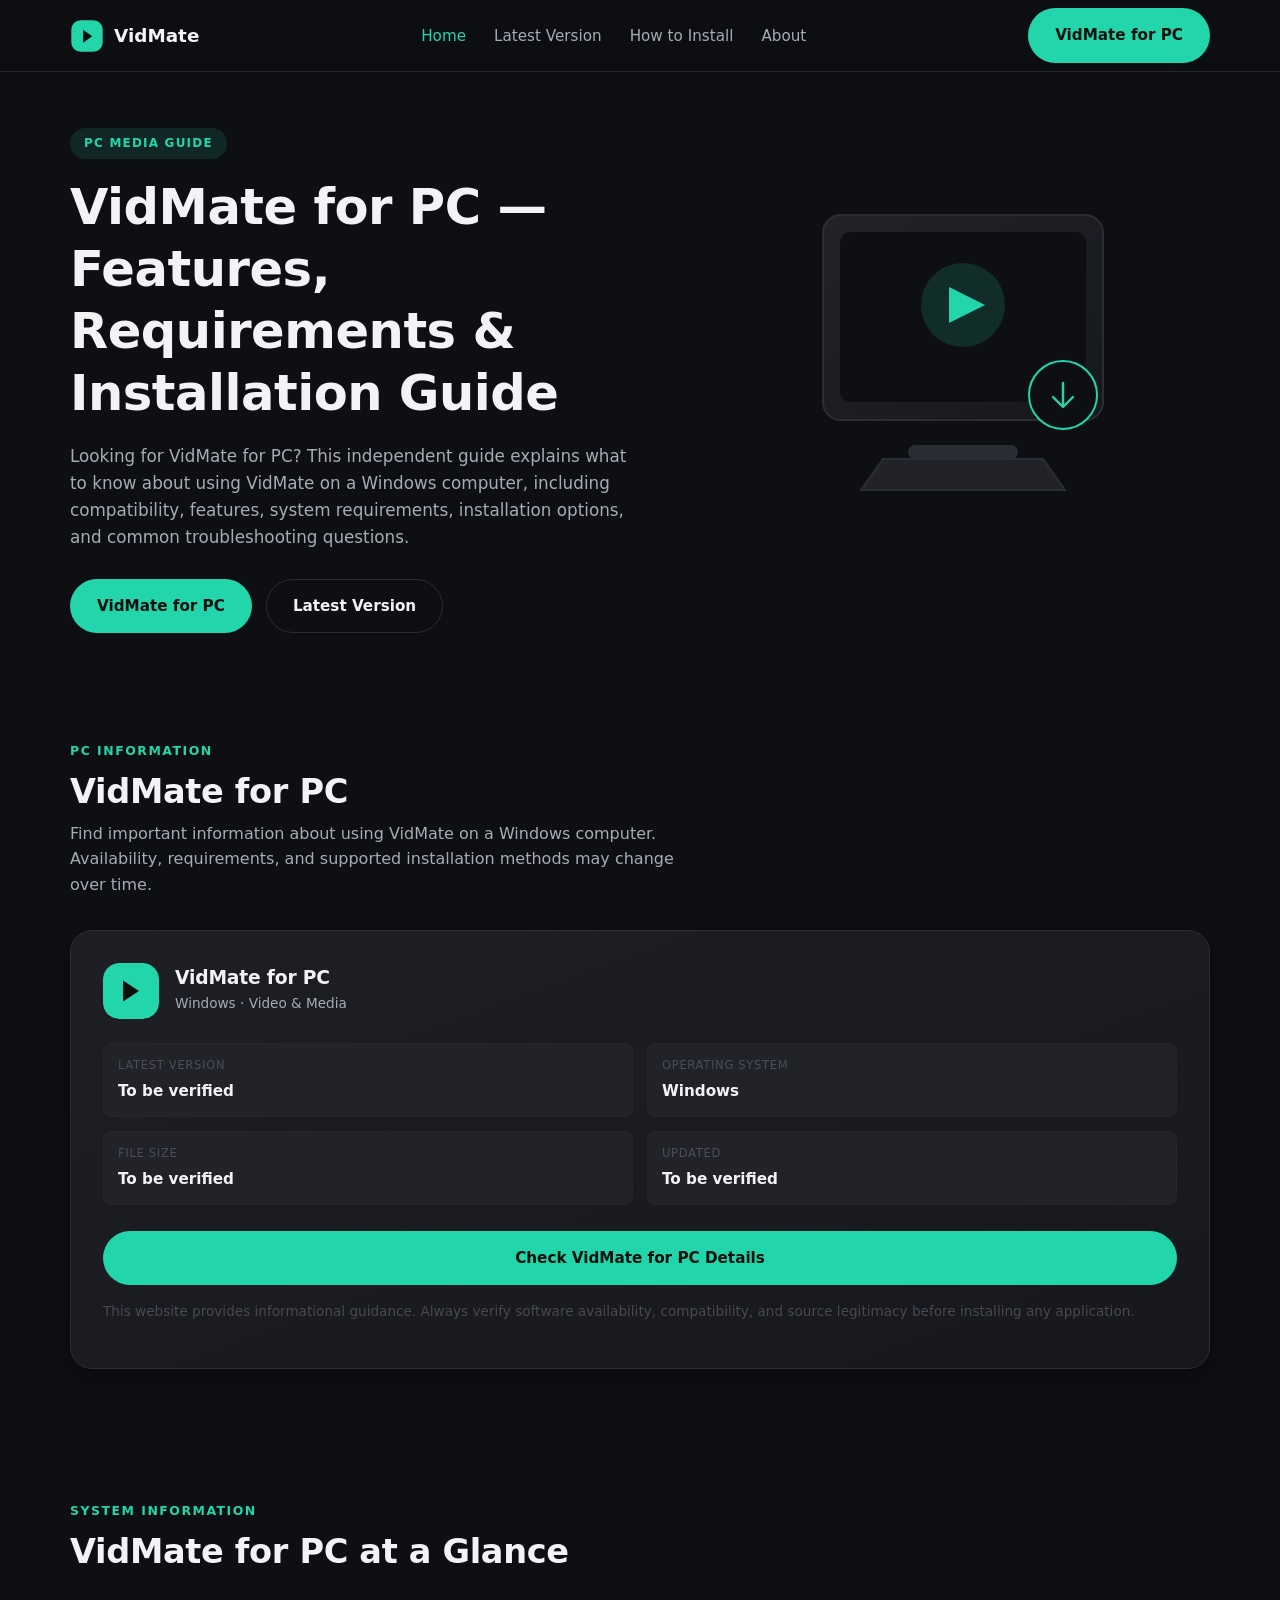
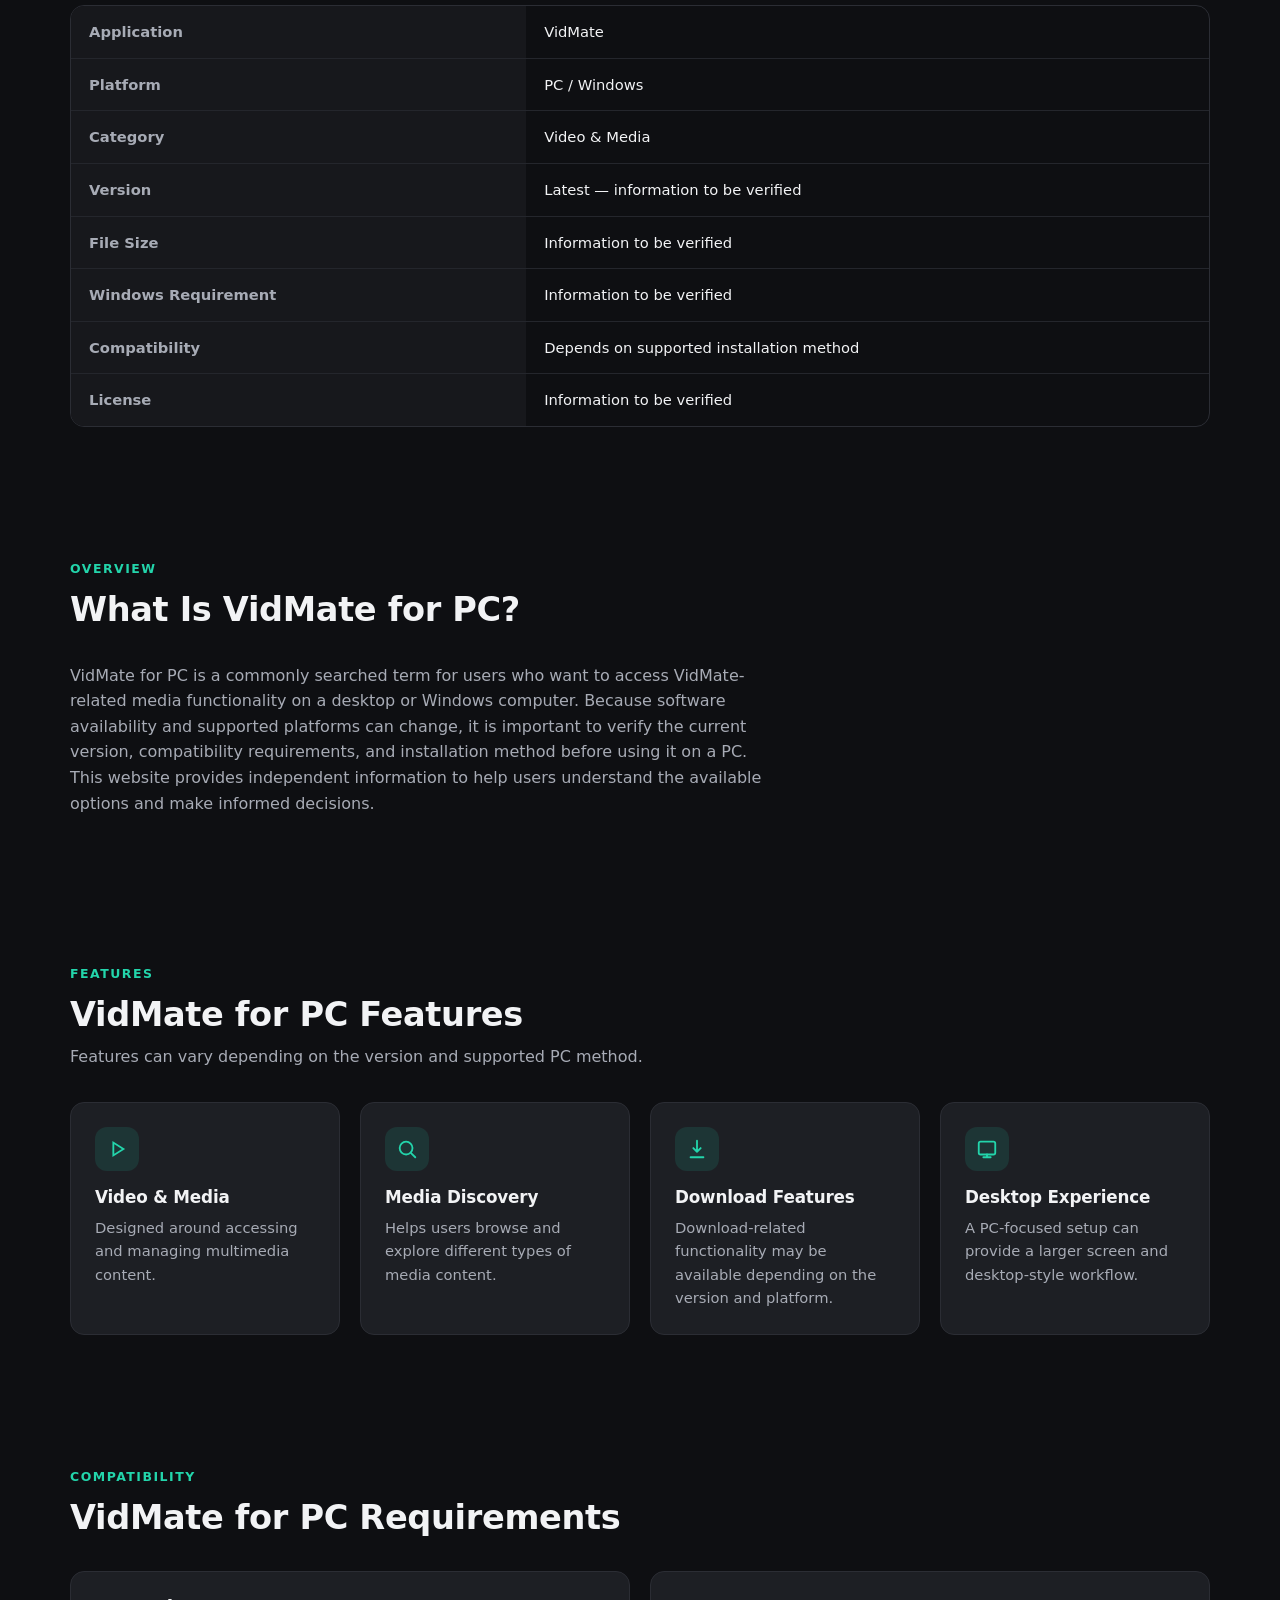
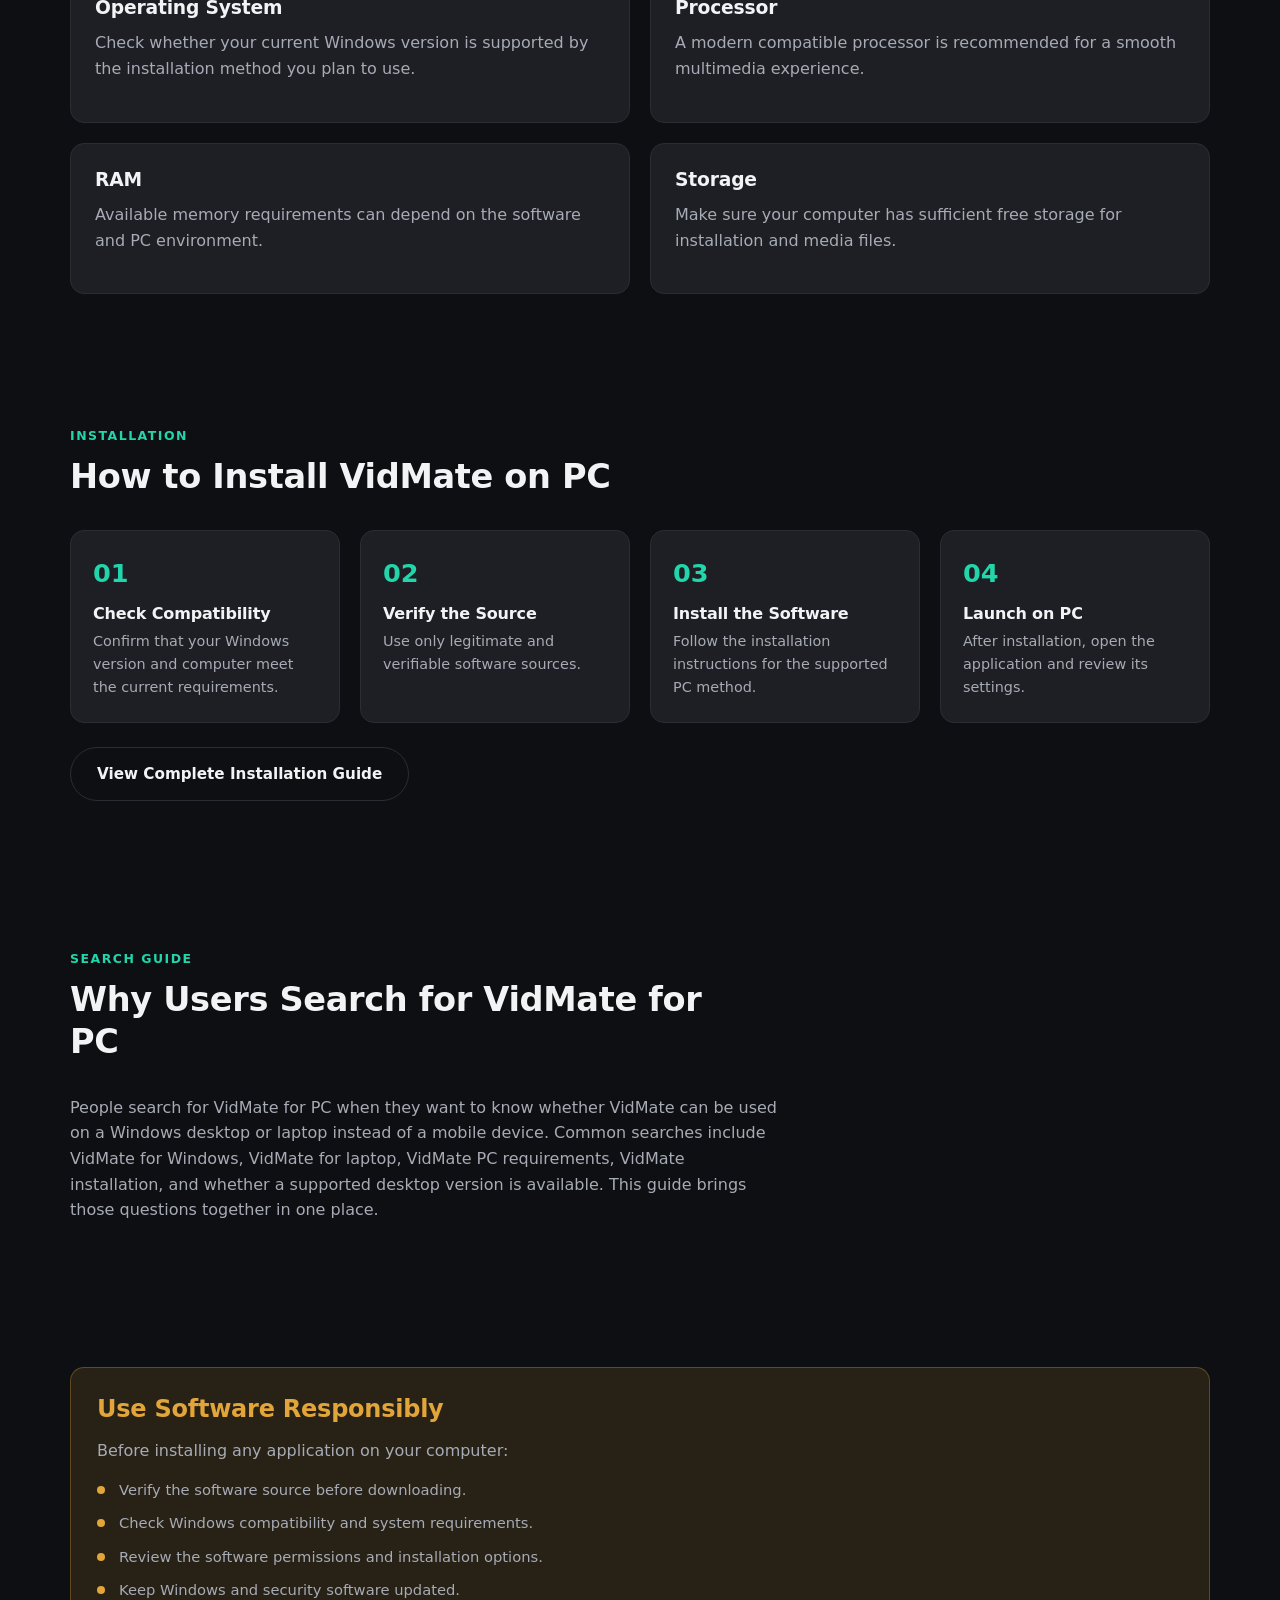
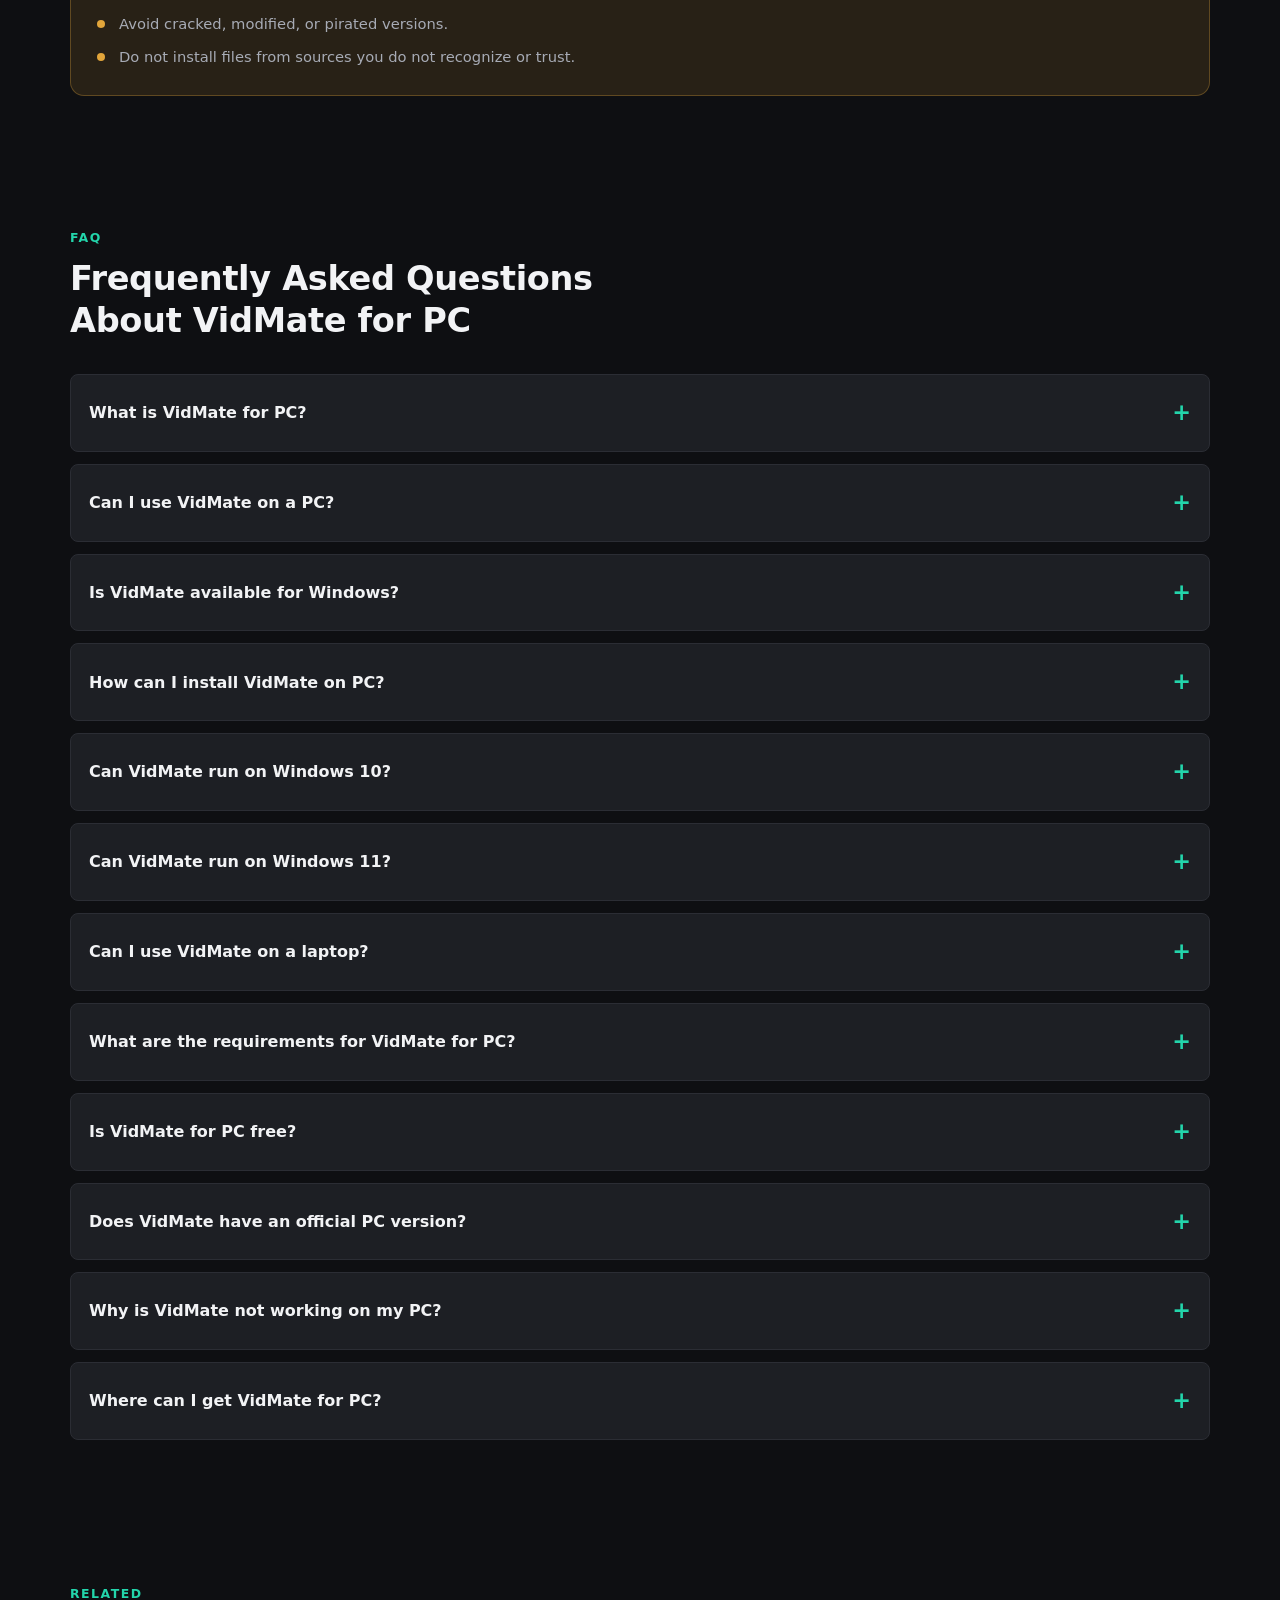
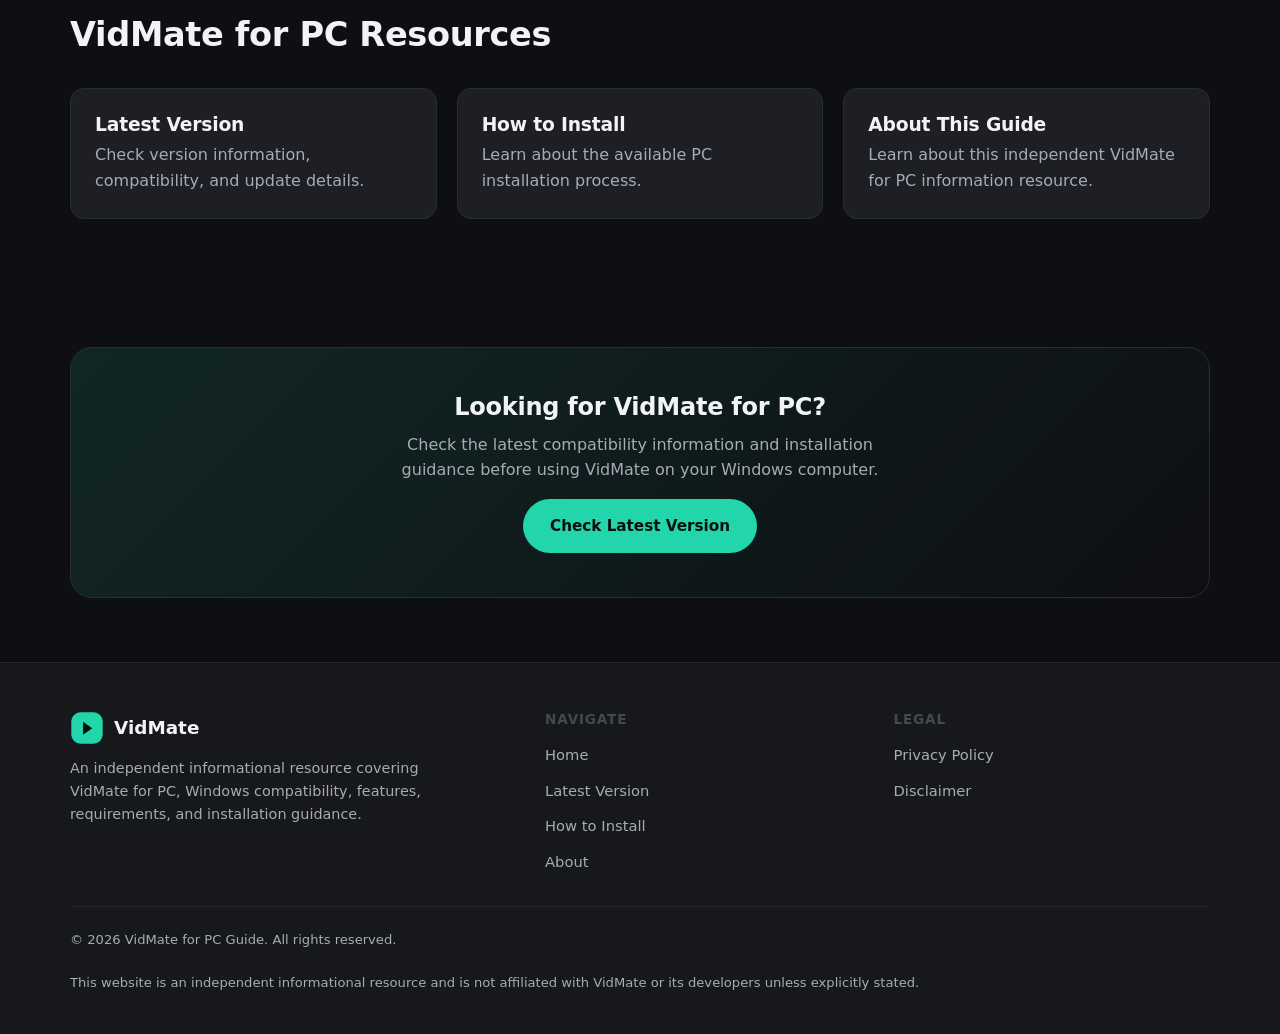
==== commit 41dafa59: "Update website domain" ====
--- a/index.html
+++ b/index.html
@@ -8,14 +8,14 @@
 <title>VidMate for PC — Features, Requirements &amp; Installation Guide</title>
 <meta name="description" content="Learn about VidMate for PC, including features, Windows compatibility, requirements, installation options, and answers to common questions.">
 
-<link rel="canonical" href="https://YOURDOMAIN.com/">
+<link rel="canonical" href="https://vidmate-for-pc.vercel.app/">
 <meta name="robots" content="index, follow">
 
 <meta property="og:type" content="website">
 <meta property="og:title" content="VidMate for PC — Features, Requirements &amp; Installation Guide">
 <meta property="og:description" content="Independent guide to VidMate for PC covering features, Windows compatibility, requirements, installation options, and common questions.">
-<meta property="og:url" content="https://YOURDOMAIN.com/">
-<meta property="og:image" content="https://YOURDOMAIN.com/assets/og-image.svg">
+<meta property="og:url" content="https://vidmate-for-pc.vercel.app/">
+<meta property="og:image" content="https://vidmate-for-pc.vercel.app/assets/og-image.svg">
 <meta name="twitter:card" content="summary_large_image">
 
 <link rel="icon" type="image/svg+xml" href="assets/favicon.svg">
@@ -26,7 +26,7 @@
   "@context": "https://schema.org",
   "@type": "WebSite",
   "name": "VidMate for PC Guide",
-  "url": "https://YOURDOMAIN.com/",
+  "url": "https://vidmate-for-pc.vercel.app/",
   "description": "Independent informational resource about VidMate for PC, including features, requirements, compatibility, and installation guidance."
 }
 </script>
@@ -145,7 +145,7 @@
 <header class="site-header">
   <div class="container">
 
-```
+
 <a class="brand" href="index.html" aria-label="VidMate for PC Guide home">
   <svg viewBox="0 0 52 52" aria-hidden="true">
     <rect x="2" y="2" width="48" height="48" rx="14" fill="#23d5ab"/>
@@ -184,13 +184,13 @@
 
   </button>
 </div>
-```
+
 
   </div>
 
   <nav class="mobile-nav" id="mobile-nav" aria-label="Mobile">
 
-```
+
 <ul>
   <li><a href="index.html">Home</a></li>
   <li><a href="latest-version.html">Latest Version</a></li>
@@ -203,7 +203,7 @@
 <a class="btn btn-primary btn-block" href="#download">
   VidMate for PC
 </a>
-```
+
 
   </nav>
 
@@ -217,7 +217,7 @@
 
   <div class="container">
 
-```
+
 <div class="hero-copy">
 
   <span class="hero-label">PC Media Guide</span>
@@ -319,7 +319,7 @@
   </svg>
 
 </div>
-```
+
 
   </div>
 
@@ -331,7 +331,7 @@
 
   <div class="container">
 
-```
+
 <div class="section-heading">
 
   <span class="eyebrow">PC Information</span>
@@ -408,7 +408,7 @@
   </p>
 
 </div>
-```
+
 
   </div>
 
@@ -420,7 +420,6 @@
 
   <div class="container">
 
-```
 <div class="section-heading">
 
   <span class="eyebrow">System Information</span>
@@ -480,7 +479,7 @@
   </table>
 
 </div>
-```
+
 
   </div>
 
@@ -492,7 +491,7 @@
 
   <div class="container">
 
-```
+
 <div class="section-heading">
 
   <span class="eyebrow">Overview</span>
@@ -504,7 +503,7 @@
 <p style="max-width:70ch;">
   VidMate for PC is a commonly searched term for users who want to access VidMate-related media functionality on a desktop or Windows computer. Because software availability and supported platforms can change, it is important to verify the current version, compatibility requirements, and installation method before using it on a PC. This website provides independent information to help users understand the available options and make informed decisions.
 </p>
-```
+
 
   </div>
 
@@ -516,7 +515,7 @@
 
   <div class="container">
 
-```
+
 <div class="section-heading">
 
   <span class="eyebrow">Features</span>
@@ -645,7 +644,7 @@
   </div>
 
 </div>
-```
+
 
   </div>
 
@@ -657,7 +656,7 @@
 
   <div class="container">
 
-```
+
 <div class="section-heading">
 
   <span class="eyebrow">Compatibility</span>
@@ -709,7 +708,7 @@
   </div>
 
 </div>
-```
+
 
   </div>
 
@@ -721,7 +720,7 @@
 
   <div class="container">
 
-```
+
 <div class="section-heading">
 
   <span class="eyebrow">Installation</span>
@@ -790,7 +789,7 @@
   </a>
 
 </p>
-```
+
 
   </div>
 
@@ -802,7 +801,7 @@
 
   <div class="container">
 
-```
+
 <div class="section-heading">
 
   <span class="eyebrow">Search Guide</span>
@@ -814,7 +813,7 @@
 <p style="max-width:70ch;">
   People search for VidMate for PC when they want to know whether VidMate can be used on a Windows desktop or laptop instead of a mobile device. Common searches include VidMate for Windows, VidMate for laptop, VidMate PC requirements, VidMate installation, and whether a supported desktop version is available. This guide brings those questions together in one place.
 </p>
-```
+
 
   </div>
 
@@ -826,7 +825,6 @@
 
   <div class="container">
 
-```
 <div class="trust-box">
 
   <h2>Use Software Responsibly</h2>
@@ -852,7 +850,6 @@
   </ul>
 
 </div>
-```
 
   </div>
 
@@ -864,7 +861,7 @@
 
   <div class="container">
 
-```
+
 <div class="section-heading">
 
   <span class="eyebrow">FAQ</span>
@@ -1007,7 +1004,6 @@
   </details>
 
 </div>
-```
 
   </div>
 
@@ -1019,7 +1015,6 @@
 
   <div class="container">
 
-```
 <div class="section-heading">
 
   <span class="eyebrow">Related</span>
@@ -1069,7 +1064,7 @@
   </a>
 
 </div>
-```
+
 
   </div>
 
@@ -1081,7 +1076,7 @@
 
   <div class="container">
 
-```
+
 <div class="cta-banner">
 
   <h2>Looking for VidMate for PC?</h2>
@@ -1096,7 +1091,7 @@
   </a>
 
 </div>
-```
+
 
   </div>
 
@@ -1108,7 +1103,7 @@
 
   <div class="container">
 
-```
+
 <div class="footer-grid">
 
   <div class="footer-brand">
@@ -1199,7 +1194,6 @@
   </p>
 
 </div>
-```
 
   </div>
 
